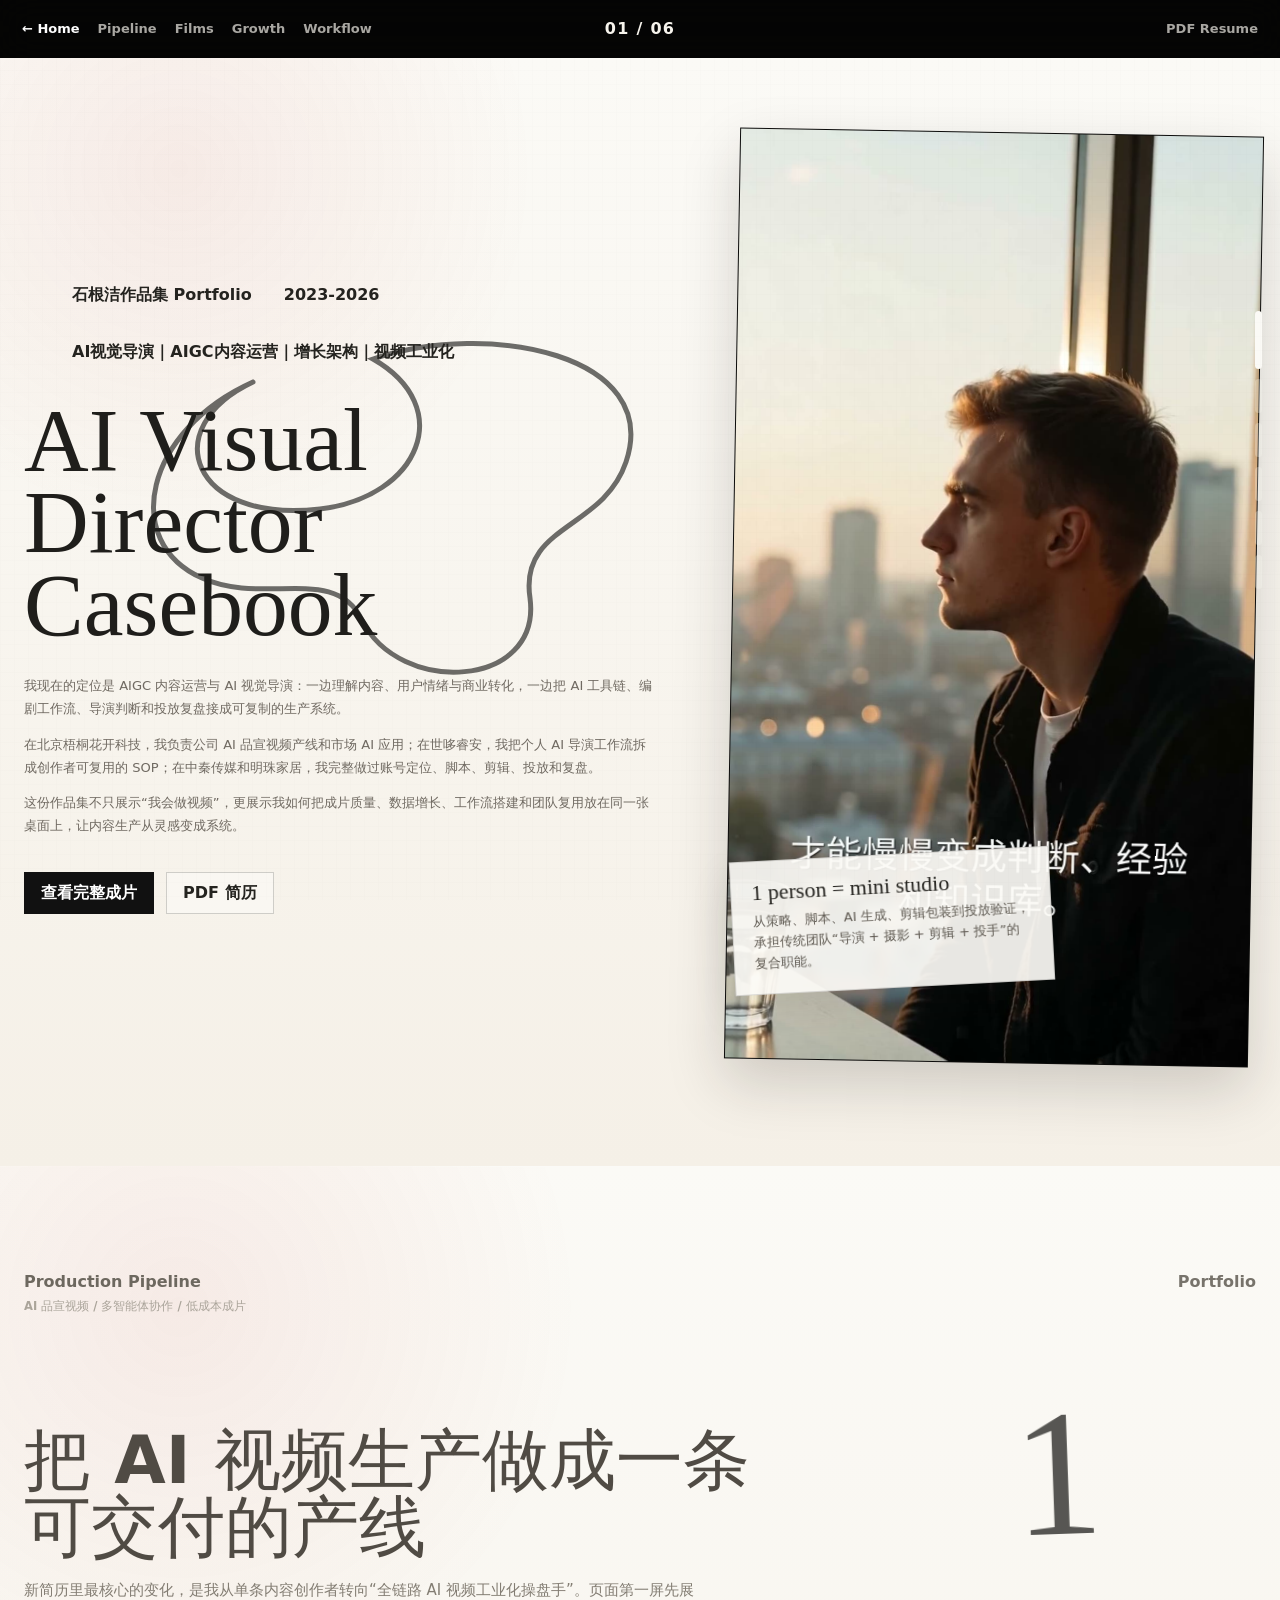
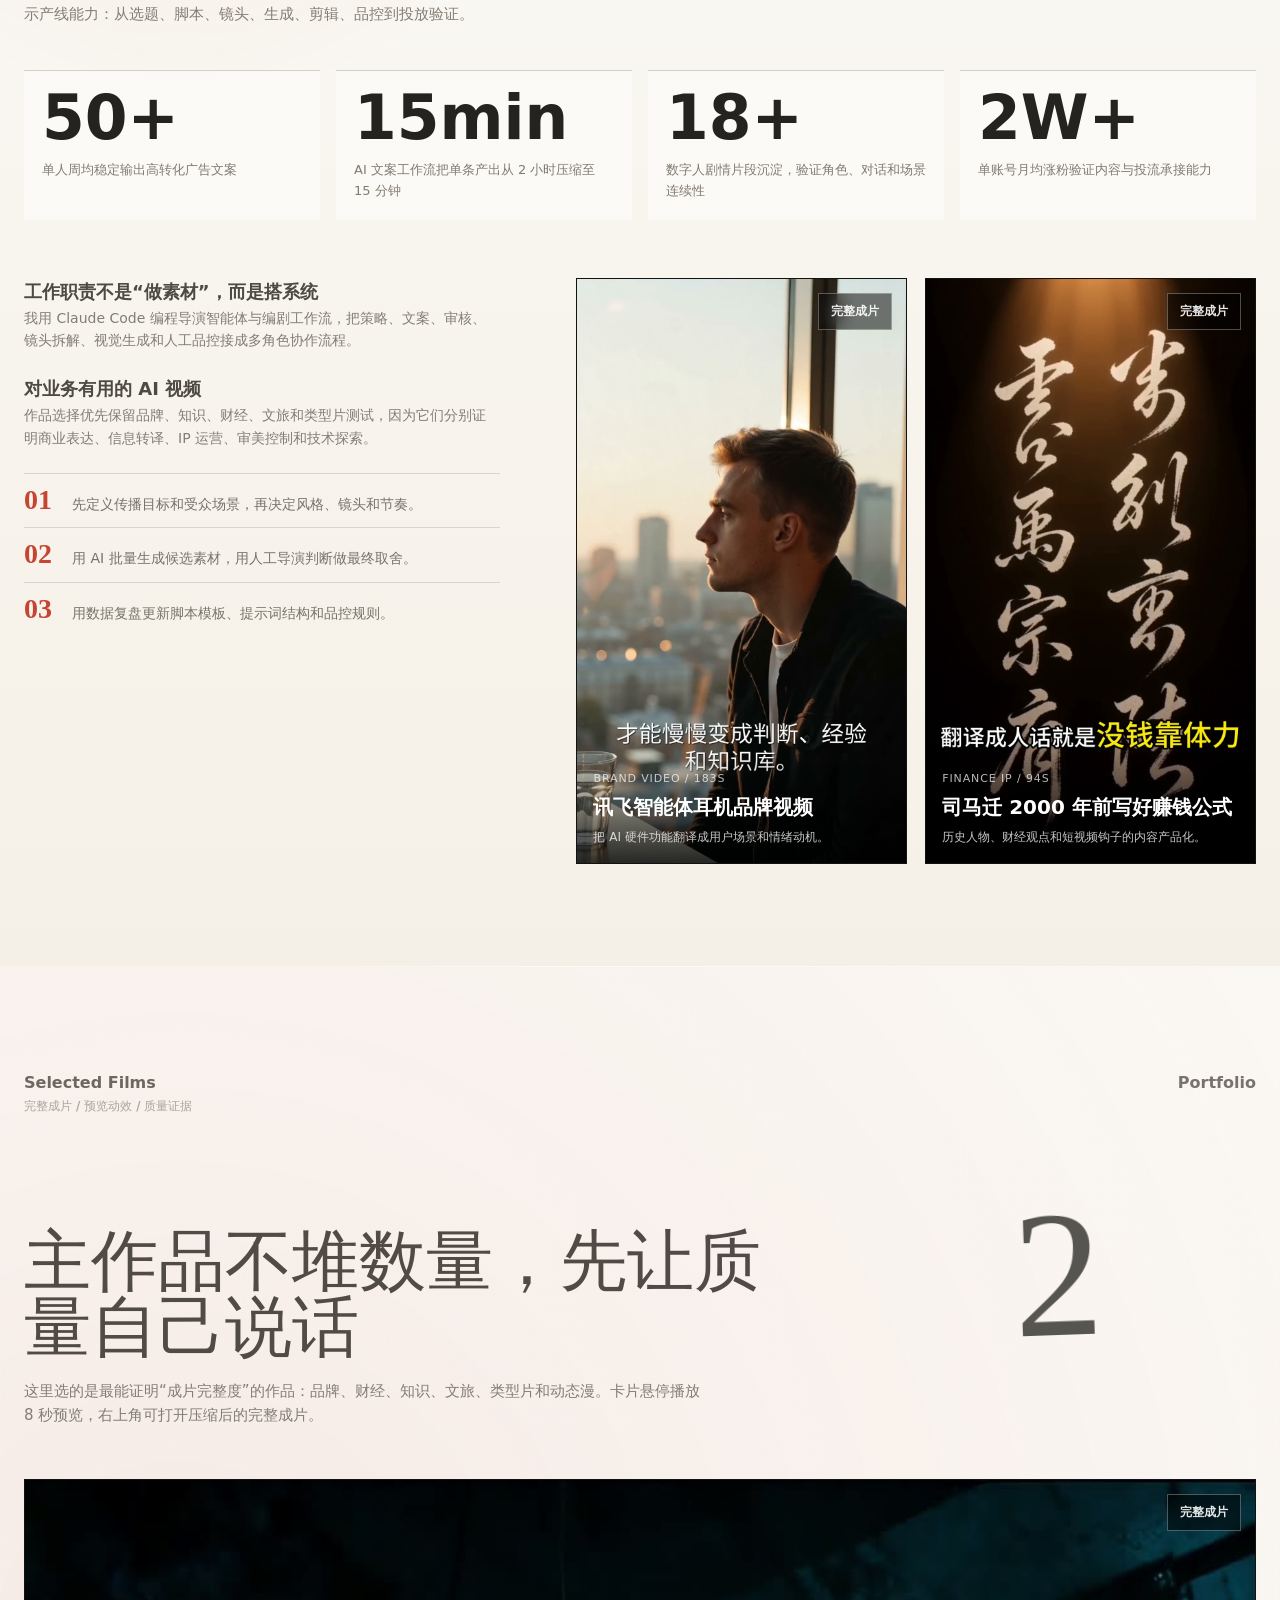
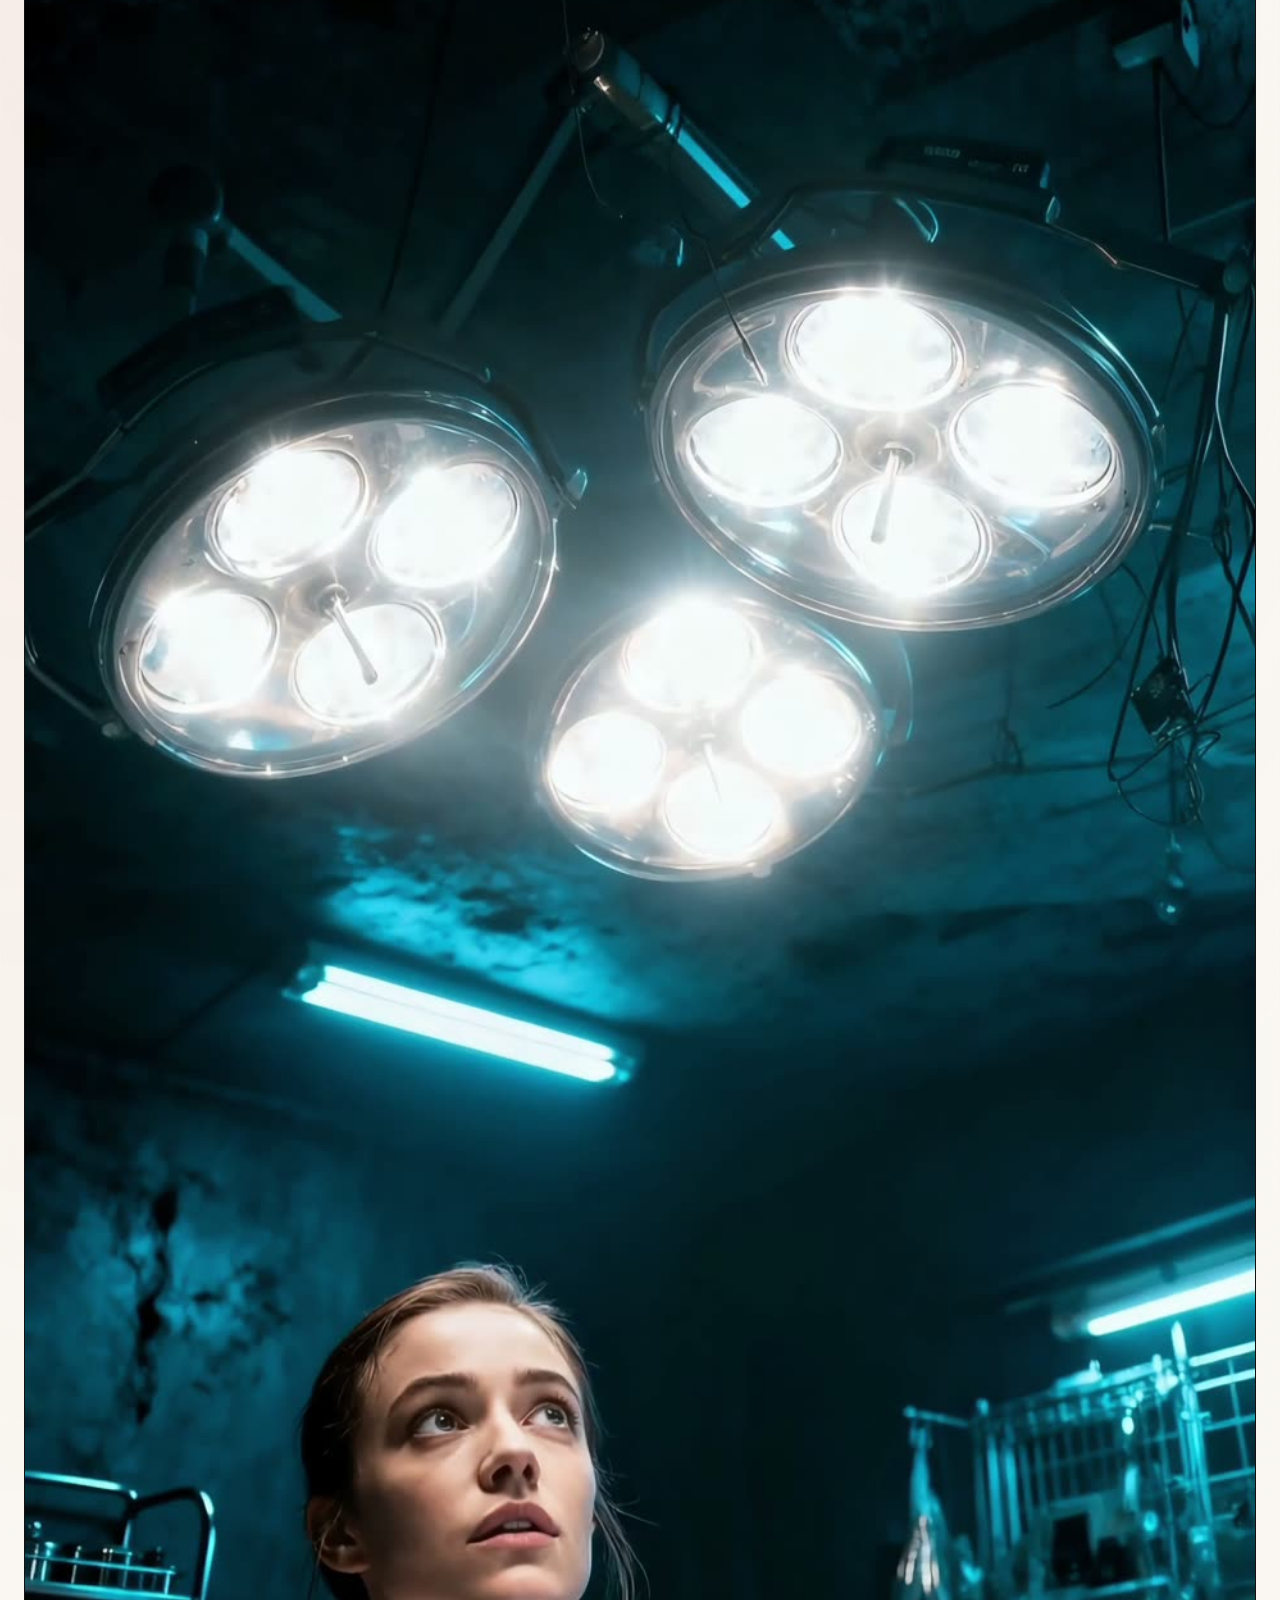
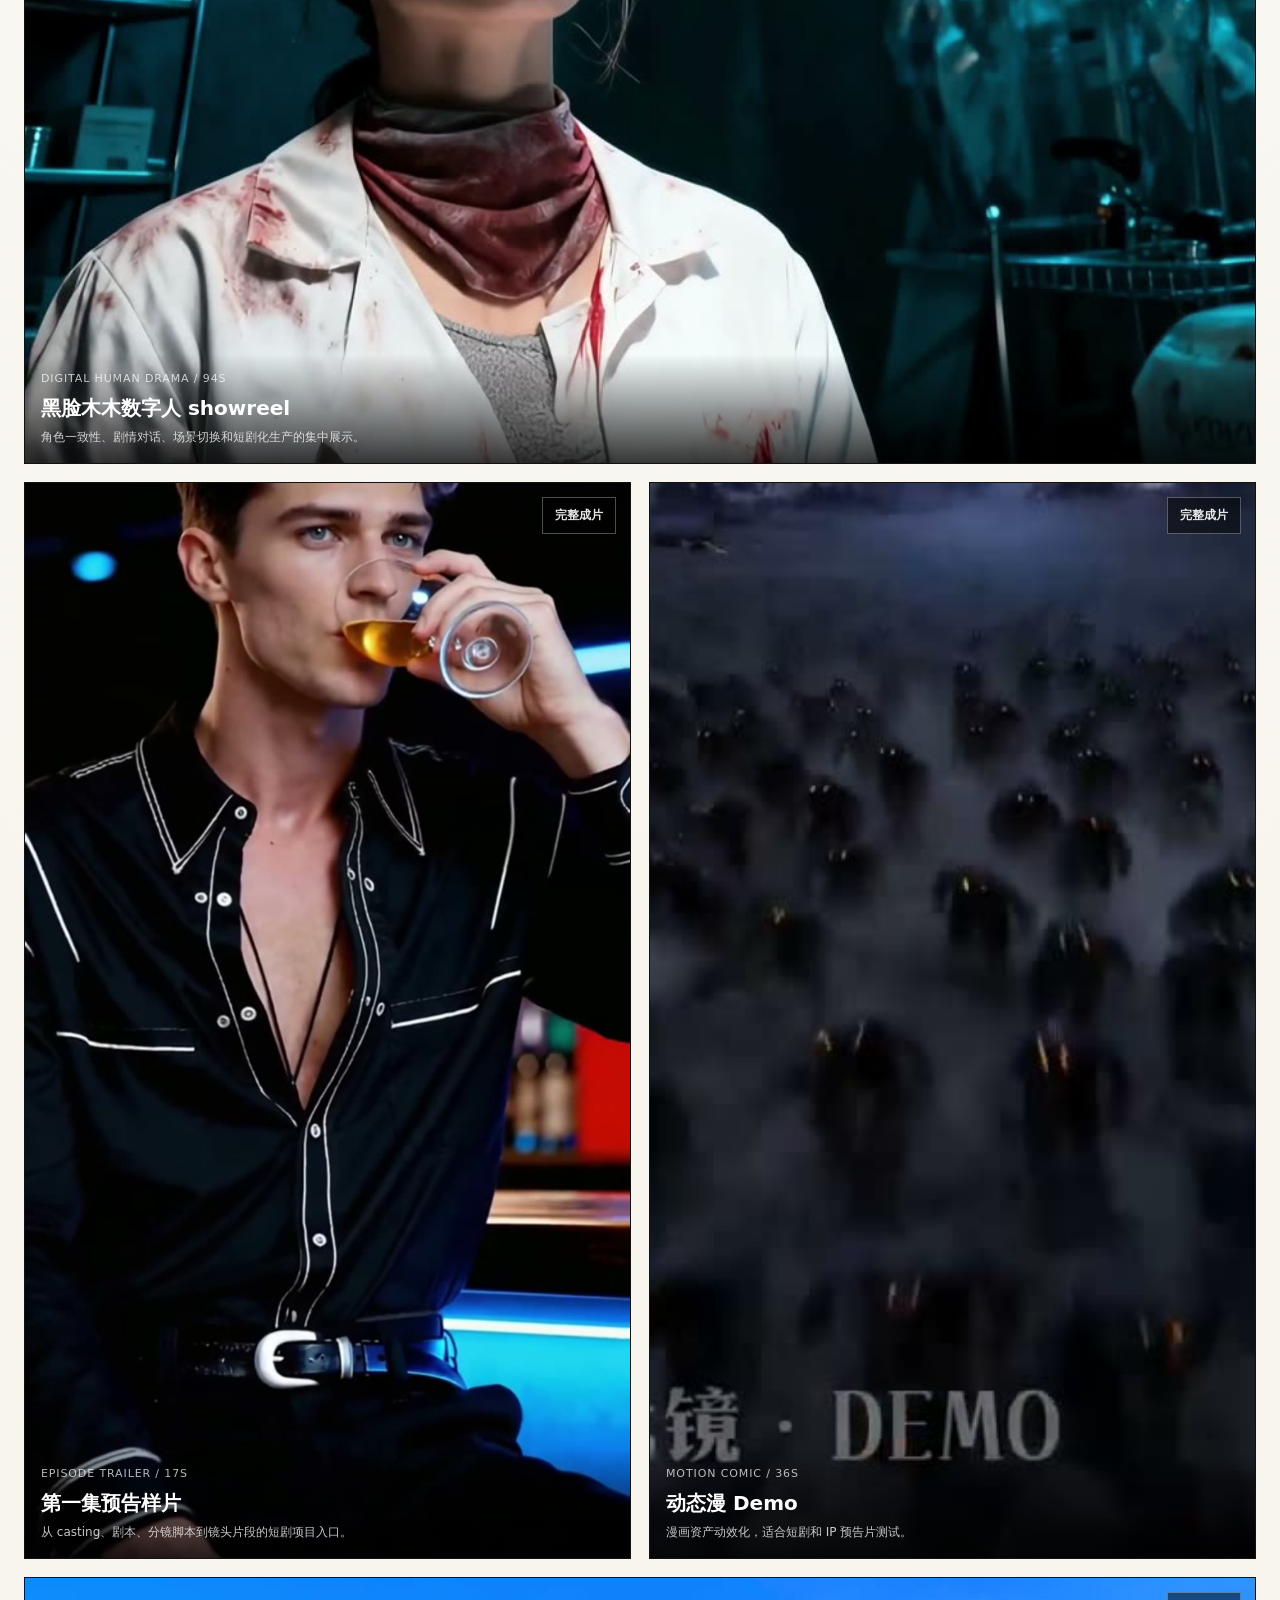
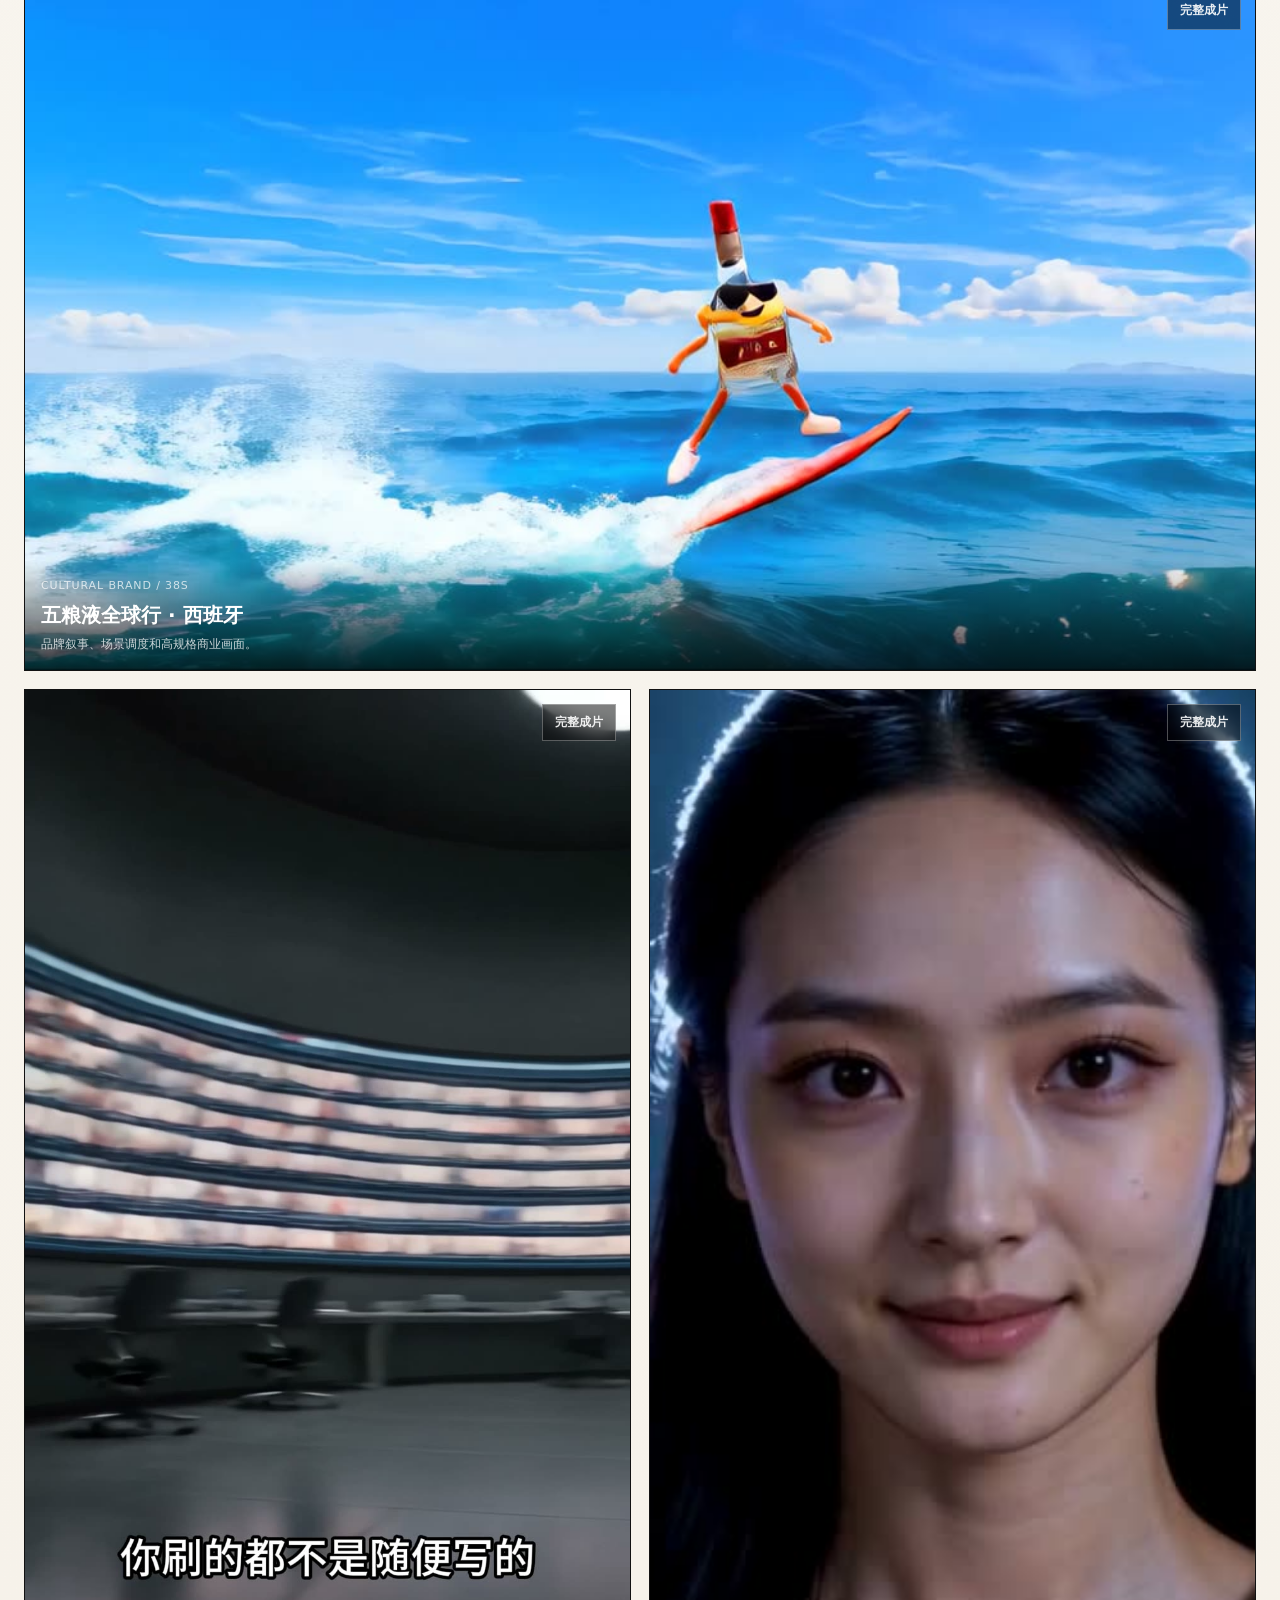
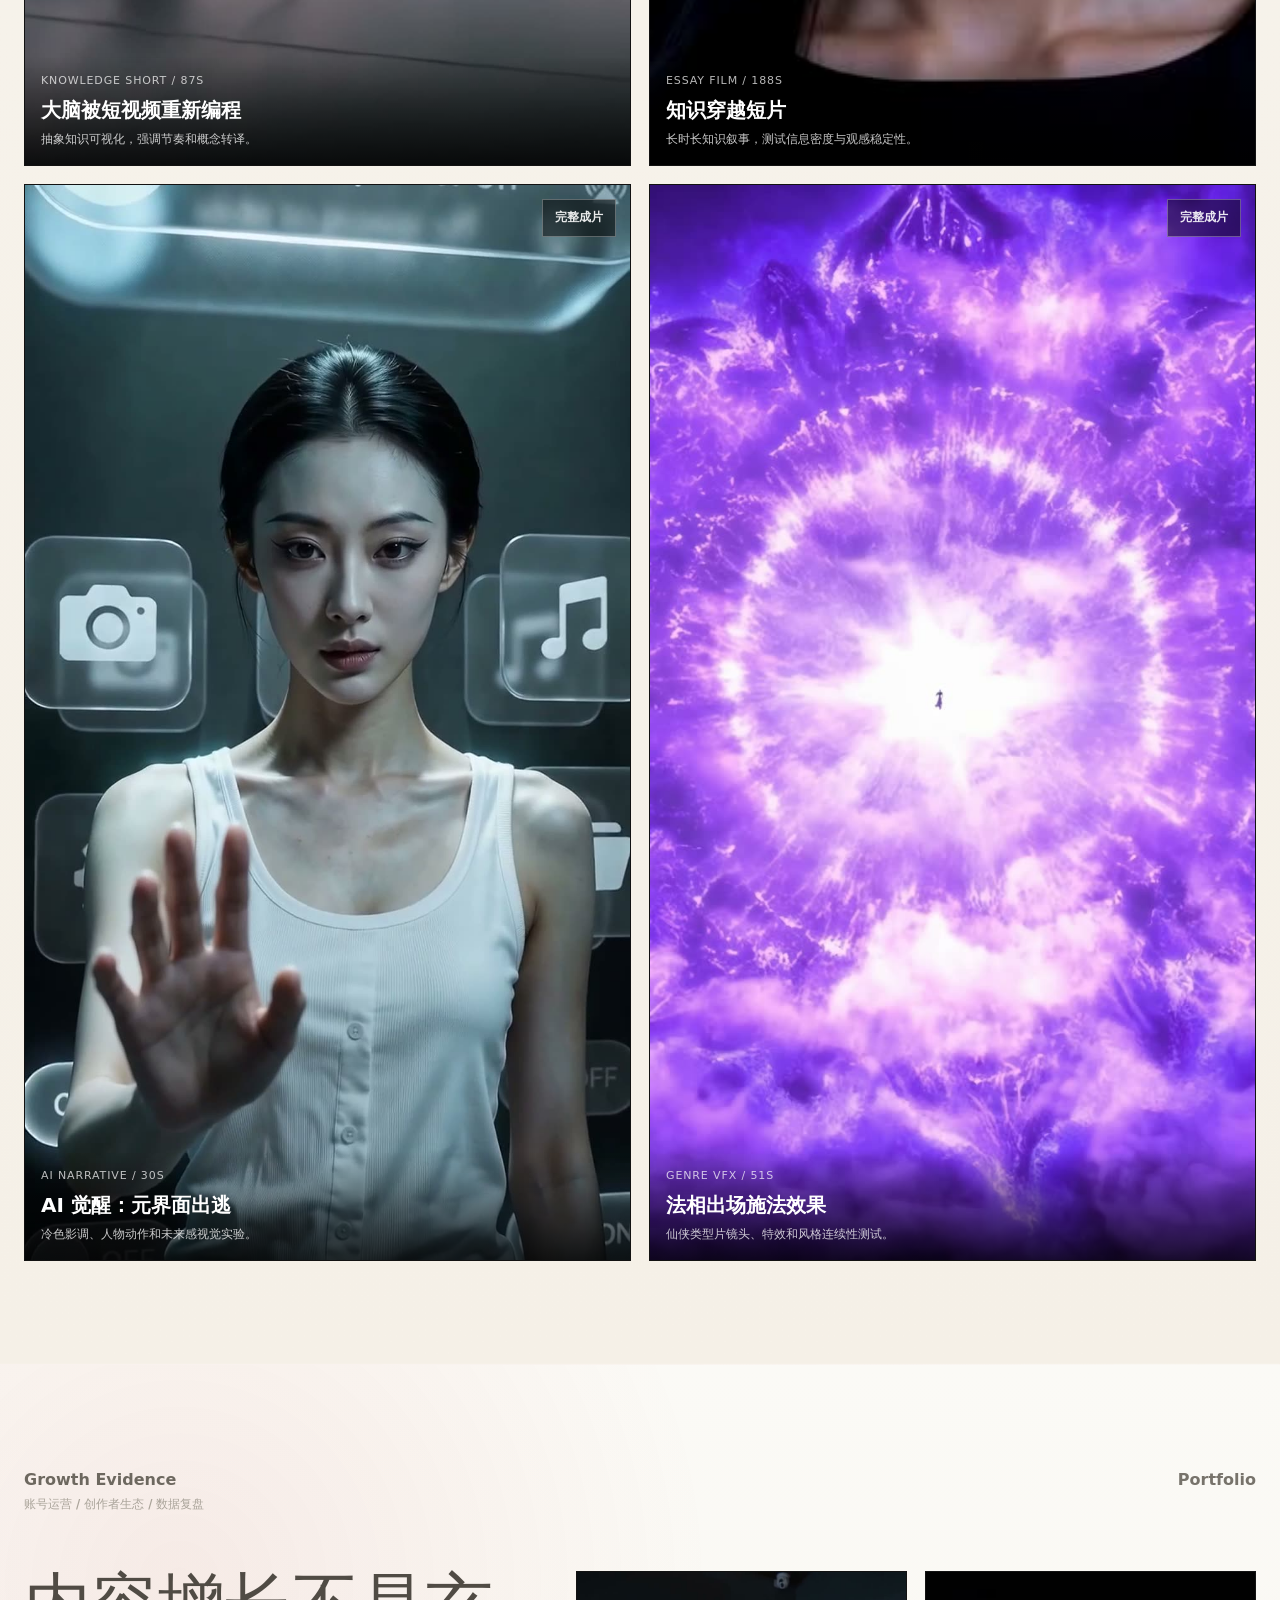
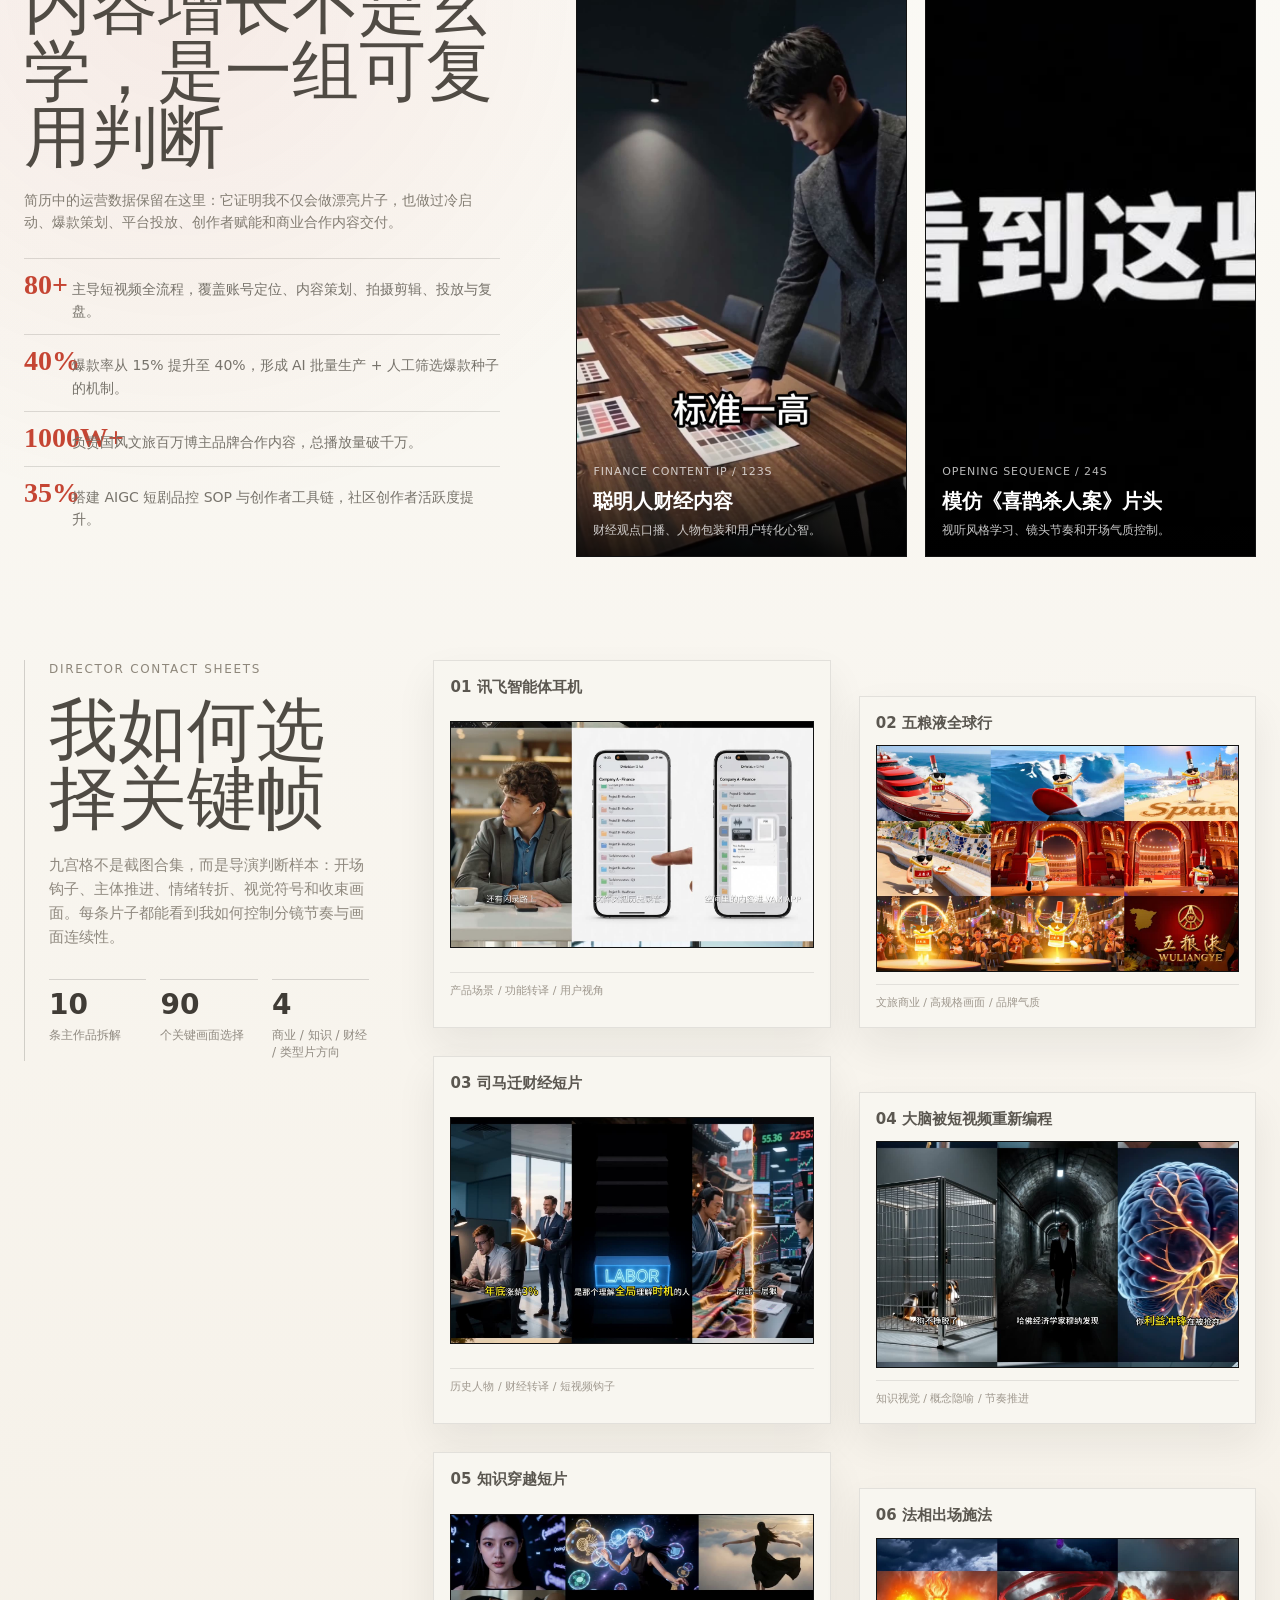
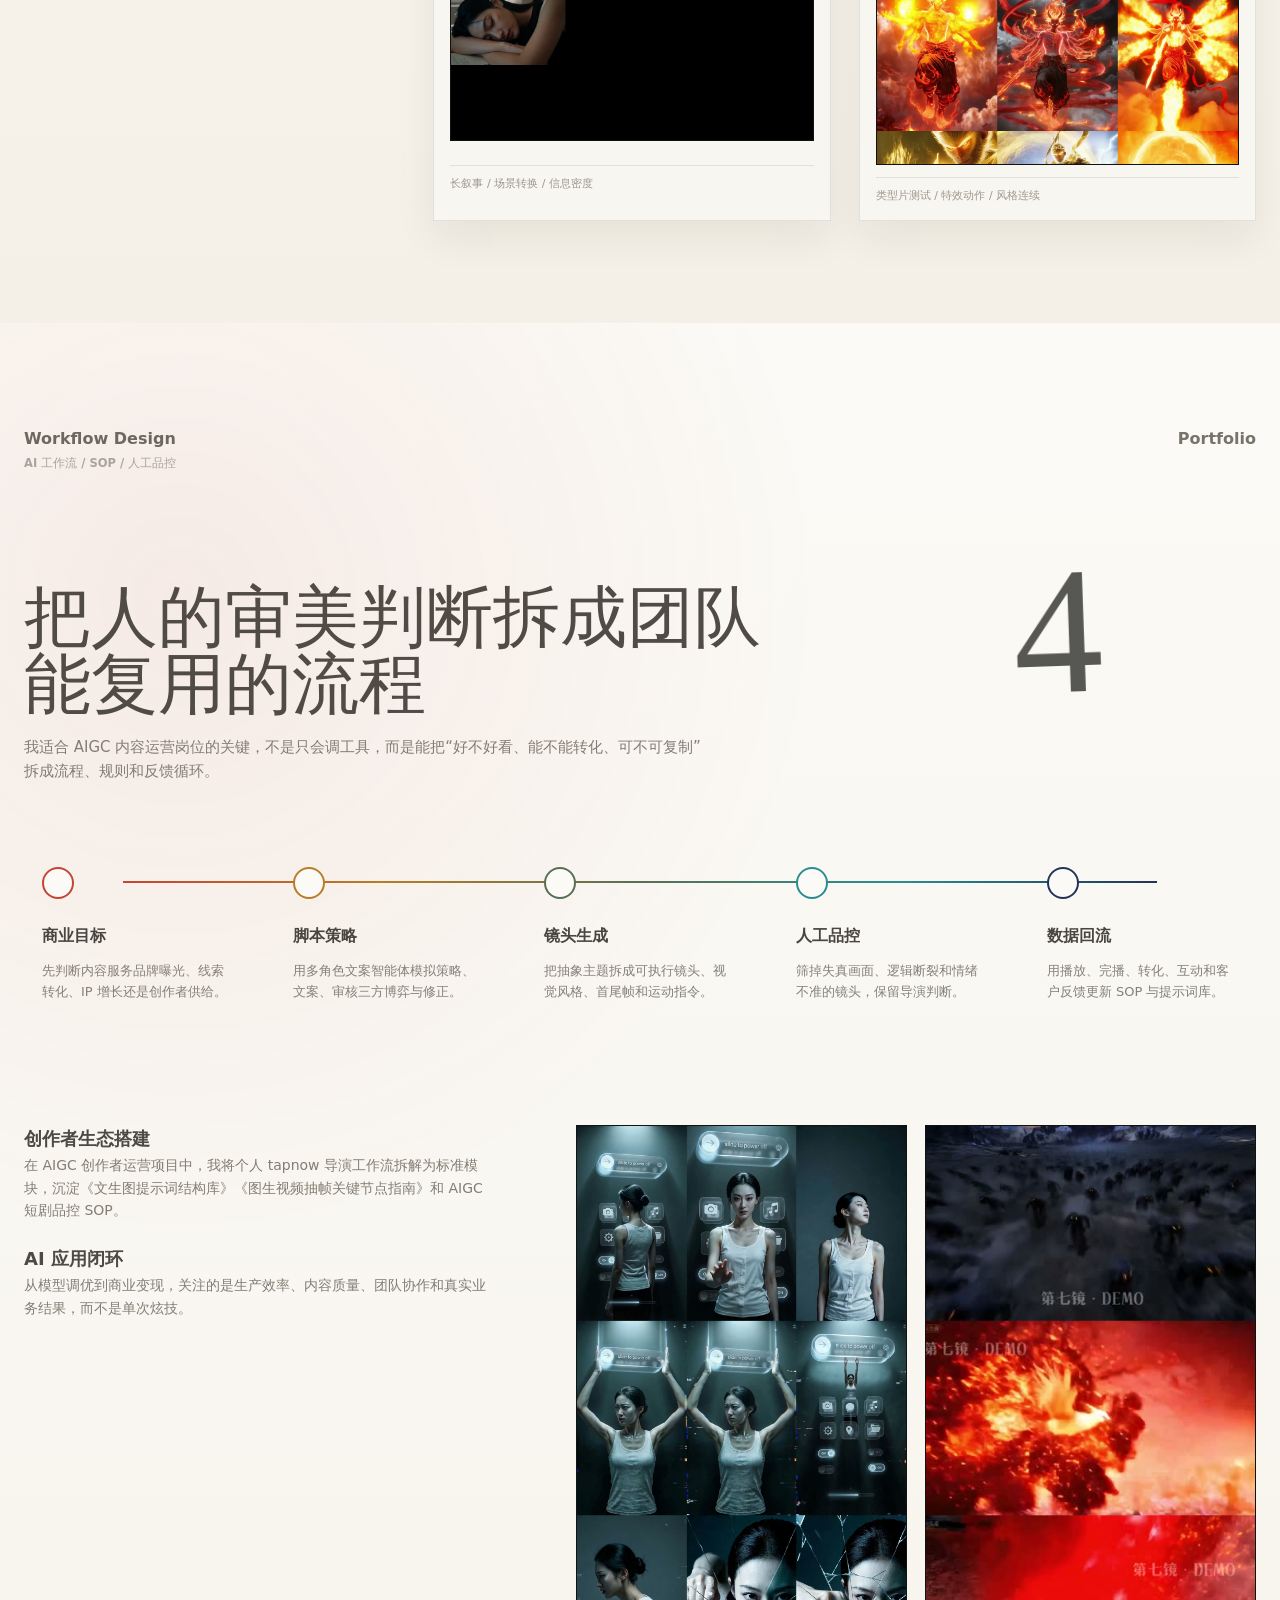
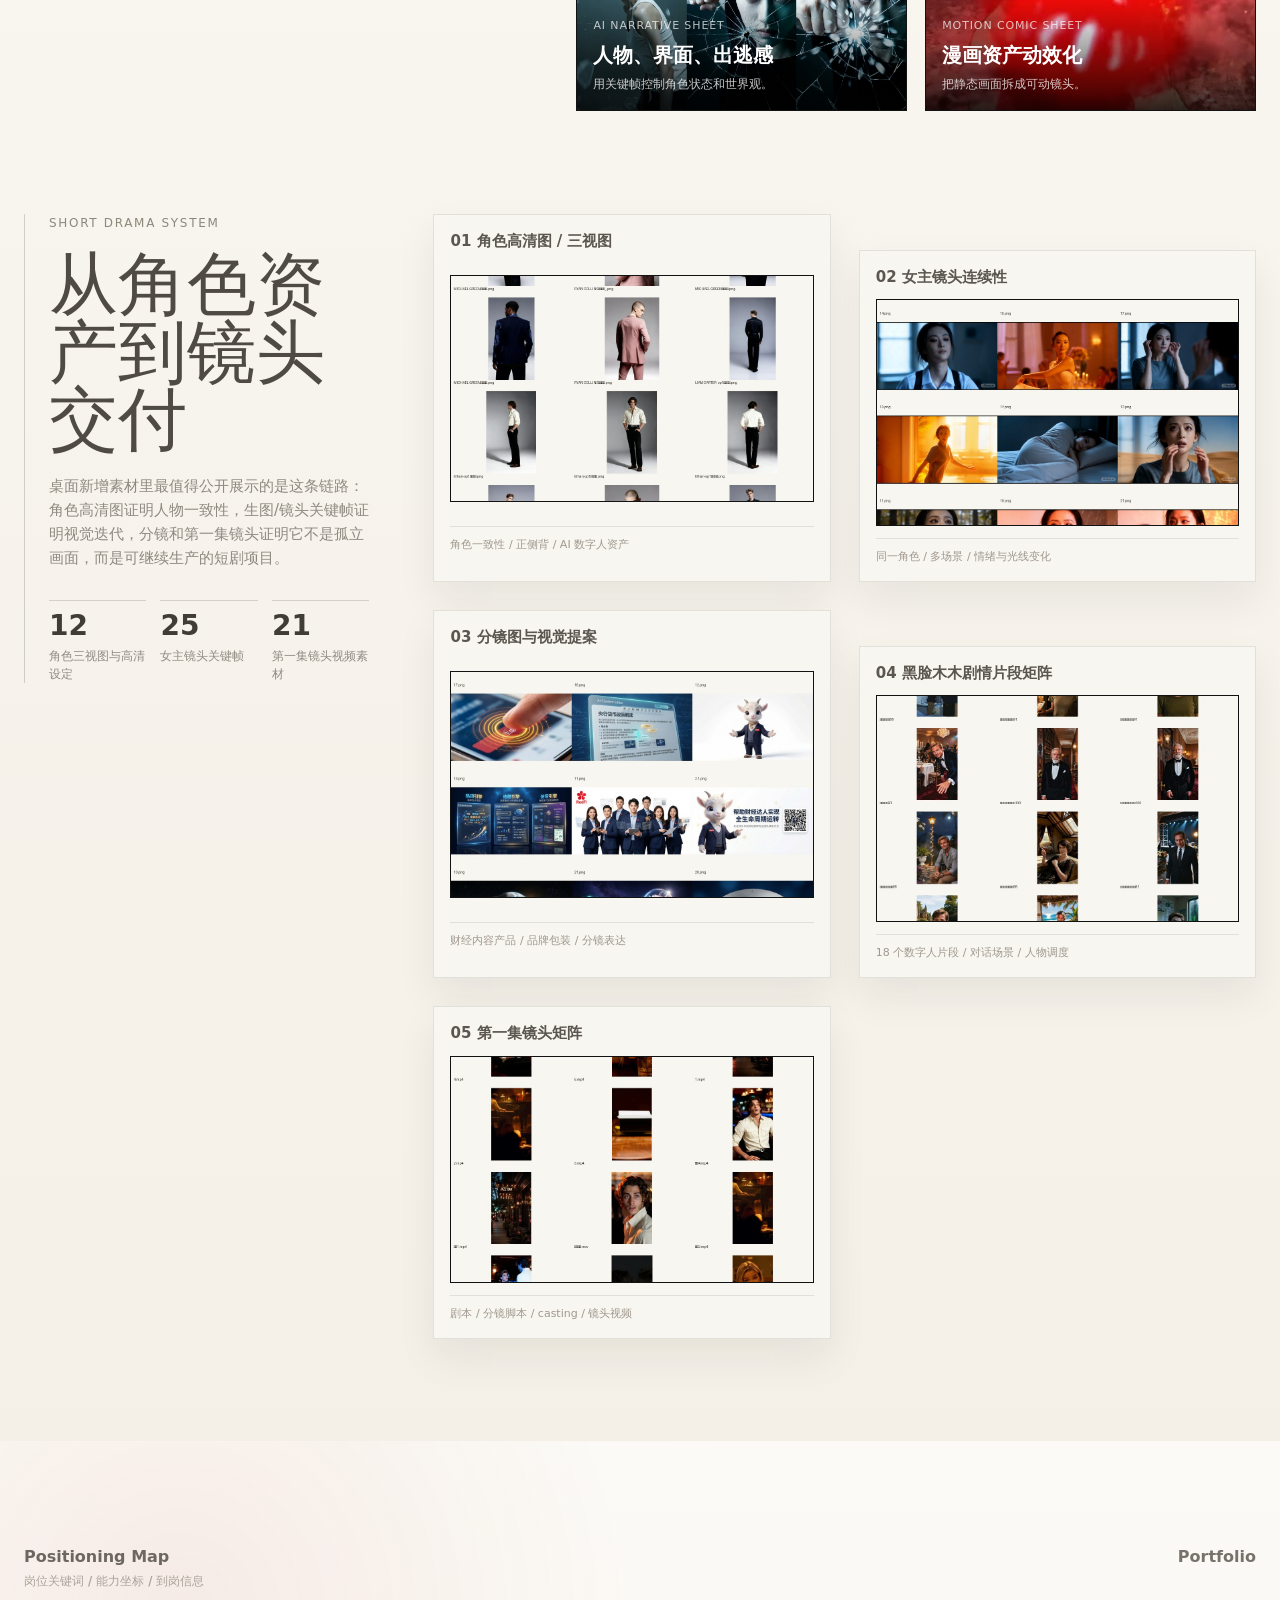
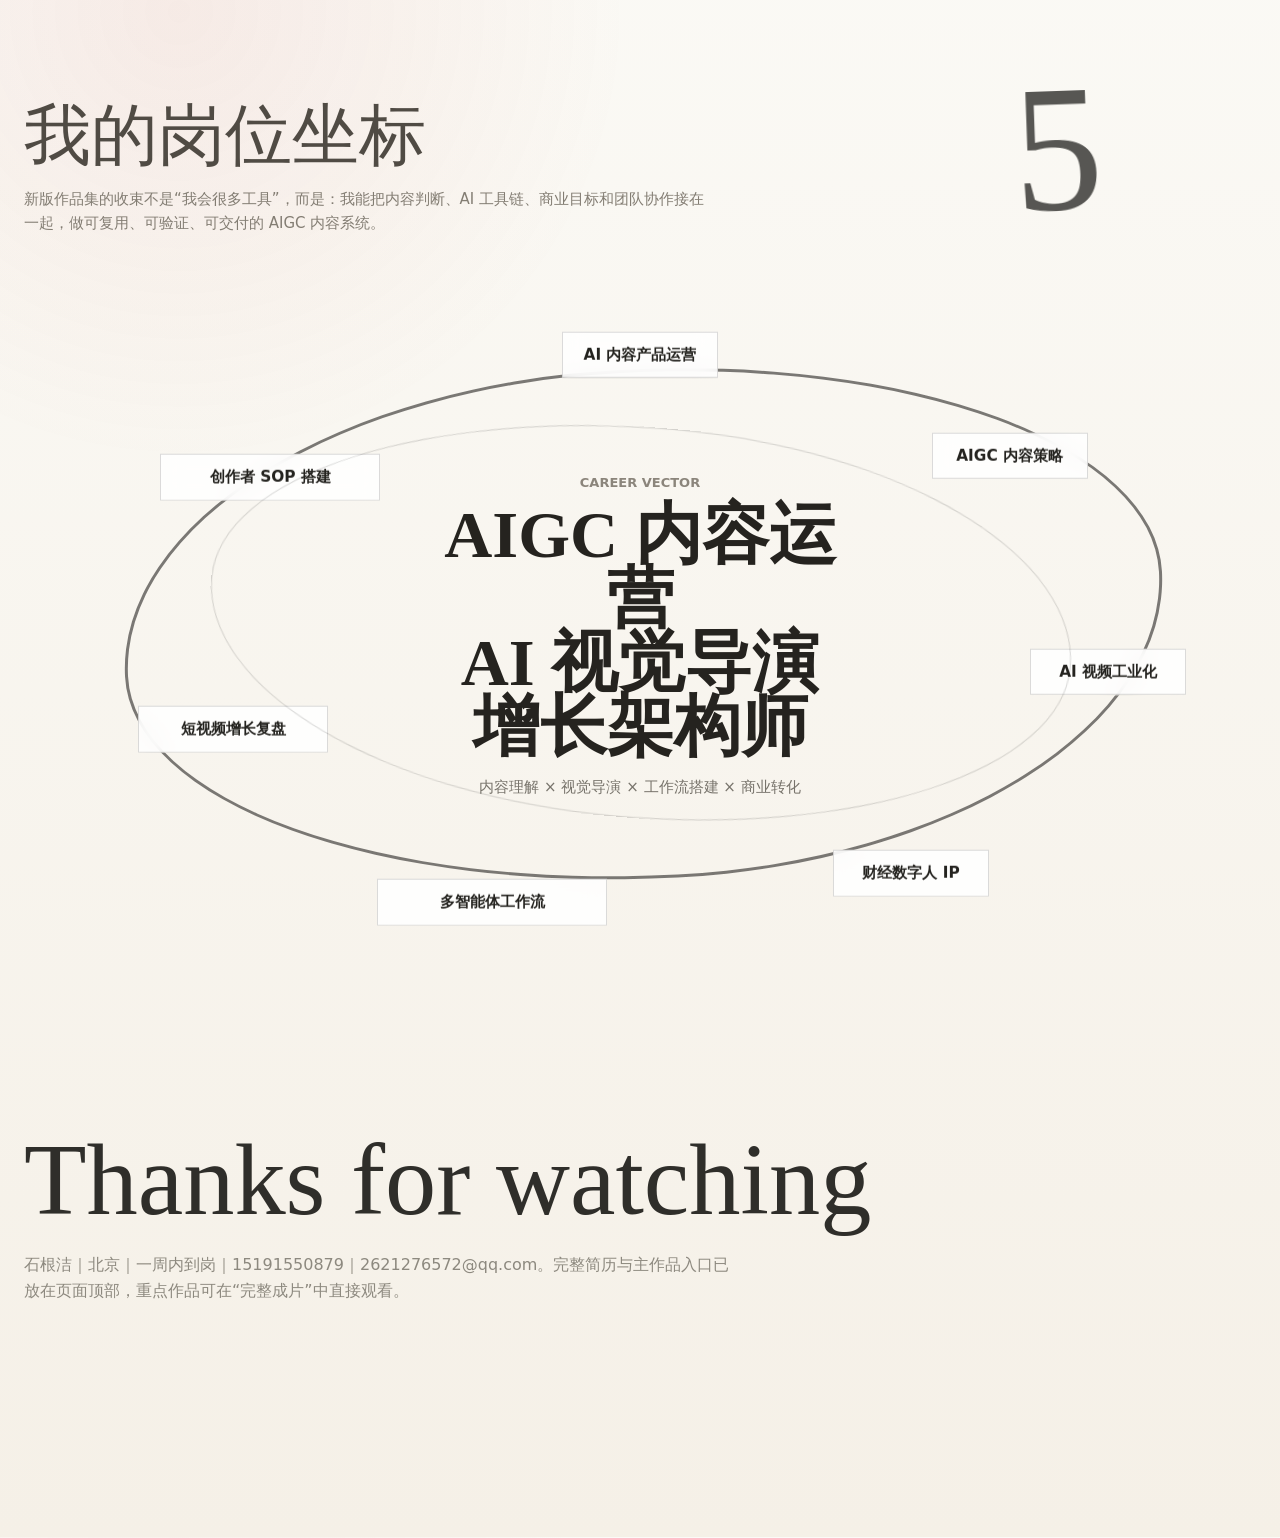
==== ai-director.html @ bc8556e5 "Add separate director and operations portfolios" ====
<!doctype html>
<html lang="zh-CN">
  <head>
    <meta charset="UTF-8" />
    <meta name="viewport" content="width=device-width, initial-scale=1.0" />
    <meta
      name="description"
      content="石根洁作品集：AI 视觉导演、AIGC 内容运营、AI 视频工业化、增长与内容工作流案例。"
    />
    <title>石根洁 | AI Visual Director Casebook</title>
    <style>
      :root {
        --paper: #fbfaf6;
        --paper-deep: #eee8dc;
        --paper-warm: #f5f0e7;
        --ink: #24231f;
        --muted: #827d74;
        --quiet: #aaa49a;
        --line: rgba(36, 35, 31, 0.14);
        --black: #080807;
        --red: #c54533;
        --blue: #23345b;
        --green: #596f54;
        --gold: #b87d27;
        --cyan: #2a8e91;
        --max: 1380px;
        --mx: 0;
        --my: 0;
      }

      * {
        box-sizing: border-box;
      }

      html {
        scroll-behavior: smooth;
      }

      body {
        margin: 0;
        overflow-x: hidden;
        background: var(--black);
        color: var(--ink);
        font-family:
          ui-sans-serif, system-ui, -apple-system, BlinkMacSystemFont, "Segoe UI",
          "PingFang SC", "Microsoft YaHei", sans-serif;
        line-height: 1.6;
      }

      body::before {
        content: "";
        position: fixed;
        inset: 0;
        z-index: 100;
        pointer-events: none;
        opacity: 0.08;
        background-image:
          linear-gradient(rgba(0, 0, 0, 0.08) 1px, transparent 1px),
          linear-gradient(90deg, rgba(0, 0, 0, 0.05) 1px, transparent 1px);
        background-size: 14px 14px;
        mix-blend-mode: multiply;
      }

      a {
        color: inherit;
        text-decoration: none;
      }

      img,
      video {
        display: block;
        max-width: 100%;
      }

      p,
      h1,
      h2,
      h3 {
        margin: 0;
      }

      .scribble {
        font-family: "Bradley Hand", "Marker Felt", "Comic Sans MS", cursive;
        font-weight: 300;
      }

      .sitebar {
        position: sticky;
        top: 0;
        z-index: 60;
        min-height: 58px;
        display: grid;
        grid-template-columns: 1fr auto 1fr;
        align-items: center;
        gap: 20px;
        padding: 0 max(22px, calc((100vw - var(--max)) / 2));
        background: rgba(5, 5, 5, 0.88);
        color: #f7f4ed;
        backdrop-filter: blur(18px);
      }

      .sitebar nav {
        display: flex;
        align-items: center;
        gap: 18px;
      }

      .sitebar .right {
        justify-content: flex-end;
      }

      .sitebar a {
        color: rgba(247, 244, 237, 0.68);
        font-size: 13px;
        font-weight: 720;
        white-space: nowrap;
      }

      .sitebar a:hover,
      .sitebar a.active {
        color: #fff;
      }

      .counter {
        font-size: 16px;
        font-weight: 820;
        letter-spacing: 0.08em;
      }

      .progress {
        position: fixed;
        left: 0;
        top: 58px;
        z-index: 70;
        width: 100%;
        height: 2px;
        background: rgba(255, 255, 255, 0.12);
      }

      .progress span {
        display: block;
        width: 0;
        height: 100%;
        background: #f7f4ed;
      }

      .side-index {
        position: fixed;
        right: 18px;
        top: 50%;
        z-index: 50;
        display: grid;
        gap: 10px;
        transform: translateY(-50%);
      }

      .side-index a {
        width: 7px;
        height: 34px;
        border-radius: 999px;
        background: rgba(251, 250, 246, 0.28);
        transition:
          height 180ms ease,
          background 180ms ease;
      }

      .side-index a.active {
        height: 58px;
        background: #fbfaf6;
      }

      .page {
        position: relative;
        min-height: 100svh;
        overflow: clip;
        padding: clamp(54px, 8vw, 104px) 0;
        border-bottom: 1px solid rgba(255, 255, 255, 0.08);
        background:
          radial-gradient(circle at 14% 10%, rgba(197, 69, 51, 0.08), transparent 24%),
          linear-gradient(180deg, var(--paper), var(--paper-warm));
      }

      .page-inner {
        position: relative;
        width: min(var(--max), calc(100% - 48px));
        margin: 0 auto;
      }

      .page-head {
        position: relative;
        z-index: 3;
        display: flex;
        align-items: flex-start;
        justify-content: space-between;
        gap: 24px;
        color: #6d685f;
        font-size: clamp(16px, 1.25vw, 22px);
        font-weight: 780;
      }

      .page-head small {
        display: block;
        margin-top: 2px;
        color: #aaa49a;
        font-size: 0.72em;
        font-weight: 560;
      }

      .portfolio-mark {
        color: #77736b;
      }

      .page-number {
        position: absolute;
        top: clamp(78px, 9vw, 142px);
        right: clamp(50px, 12vw, 180px);
        z-index: 0;
        color: rgba(24, 23, 21, 0.72);
        font-size: clamp(88px, 14vw, 210px);
        line-height: 1;
        pointer-events: none;
        transform: translate3d(calc(var(--mx) * -10px), calc(var(--my) * 8px), 0) rotate(-2deg);
      }

      .cover {
        padding-top: clamp(44px, 6vw, 74px);
      }

      .cover-grid {
        min-height: calc(100svh - 164px);
        display: grid;
        grid-template-columns: minmax(0, 0.94fr) minmax(360px, 0.78fr);
        gap: clamp(36px, 6vw, 92px);
        align-items: center;
      }

      .cover-copy {
        position: relative;
        min-height: 560px;
        display: grid;
        align-content: center;
      }

      .cover-loop {
        position: absolute;
        inset: 22px auto auto 92px;
        width: min(620px, 74vw);
        height: 420px;
        pointer-events: none;
      }

      .cover-loop path {
        fill: none;
        stroke: rgba(24, 23, 21, 0.62);
        stroke-width: 5;
        stroke-linecap: round;
        stroke-dasharray: 1720;
        stroke-dashoffset: 1720;
        animation: draw 2400ms ease forwards 240ms;
      }

      @keyframes draw {
        to {
          stroke-dashoffset: 0;
        }
      }

      .cover-kicker {
        position: relative;
        z-index: 1;
        display: flex;
        flex-wrap: wrap;
        gap: 32px;
        margin: 0 0 34px 48px;
        color: #24231f;
        font-weight: 860;
      }

      .cover-copy h1 {
        position: relative;
        z-index: 1;
        max-width: 830px;
        color: #1f1e1b;
        font-size: clamp(42px, 7vw, 100px);
        line-height: 0.92;
      }

      .cover-copy h1 span {
        display: block;
      }

      .cover-statement {
        position: relative;
        z-index: 1;
        max-width: 760px;
        margin-top: 28px;
        color: #706a62;
        font-size: clamp(13px, 1.02vw, 16px);
        line-height: 1.78;
      }

      .cover-statement p + p {
        margin-top: 12px;
      }

      .cover-actions {
        position: relative;
        z-index: 1;
        display: flex;
        flex-wrap: wrap;
        gap: 12px;
        margin-top: 34px;
      }

      .button {
        display: inline-flex;
        min-height: 42px;
        align-items: center;
        justify-content: center;
        padding: 0 16px;
        border: 1px solid rgba(36, 35, 31, 0.2);
        background: rgba(251, 250, 246, 0.72);
        color: #24231f;
        font-weight: 780;
        transition:
          transform 180ms ease,
          border-color 180ms ease,
          background 180ms ease;
      }

      .button:hover {
        transform: translateY(-2px);
        border-color: rgba(36, 35, 31, 0.42);
        background: #fff;
      }

      .button.dark {
        background: #111;
        color: #fff;
        border-color: #111;
      }

      .collage {
        position: relative;
        min-height: clamp(420px, 48vw, 680px);
        display: grid;
        align-items: center;
      }

      .hero-film {
        position: relative;
        width: min(640px, 100%);
        aspect-ratio: 9 / 16;
        margin-left: auto;
        overflow: hidden;
        border: 1px solid rgba(36, 35, 31, 0.18);
        background: #060606;
        box-shadow: 0 24px 54px rgba(32, 29, 24, 0.18);
        transform: translate3d(calc(var(--mx) * 12px), calc(var(--my) * 8px), 0) rotate(1deg);
        transition: transform 180ms ease;
      }

      .hero-film video {
        width: 100%;
        height: 100%;
        object-fit: cover;
      }

      .float-note {
        position: absolute;
        left: 0;
        bottom: 8%;
        width: min(320px, 54vw);
        padding: 20px;
        border: 1px solid rgba(36, 35, 31, 0.16);
        background: rgba(251, 250, 246, 0.92);
        color: #5d5850;
        font-size: 13px;
        box-shadow: 0 18px 40px rgba(32, 29, 24, 0.12);
        transform: rotate(-3deg);
      }

      .float-note strong {
        display: block;
        margin-bottom: 8px;
        color: #24231f;
        font-size: 22px;
        line-height: 1;
      }

      .section-title {
        position: relative;
        z-index: 2;
        max-width: 760px;
        margin-top: clamp(52px, 9vw, 112px);
      }

      .section-title h2 {
        color: #504b44;
        font-size: clamp(38px, 5.2vw, 76px);
        line-height: 1;
        font-weight: 560;
      }

      .section-title p {
        max-width: 680px;
        margin-top: 18px;
        color: #837d73;
        font-size: 15px;
      }

      .metrics-strip {
        position: relative;
        z-index: 2;
        display: grid;
        grid-template-columns: repeat(4, minmax(0, 1fr));
        gap: 16px;
        margin-top: 44px;
      }

      .metric {
        min-height: 148px;
        padding: 18px;
        border-top: 1px solid rgba(36, 35, 31, 0.2);
        background: rgba(255, 255, 255, 0.36);
      }

      .metric strong {
        display: block;
        color: #25231f;
        font-size: clamp(34px, 4.8vw, 68px);
        line-height: 0.96;
      }

      .metric span {
        display: block;
        margin-top: 12px;
        color: #817b71;
        font-size: 13px;
      }

      .split {
        position: relative;
        z-index: 2;
        display: grid;
        grid-template-columns: minmax(360px, 0.7fr) minmax(620px, 1fr);
        gap: clamp(36px, 6vw, 92px);
        align-items: start;
        margin-top: 58px;
      }

      .copy-block {
        display: grid;
        gap: 24px;
        color: #837d73;
      }

      .copy-block h3 {
        color: #4d4943;
        font-size: 18px;
      }

      .copy-block p {
        font-size: 14px;
      }

      .proof-list {
        display: grid;
        gap: 12px;
        color: #77736b;
        font-size: 14px;
      }

      .proof-list div {
        display: grid;
        grid-template-columns: 36px 1fr;
        gap: 12px;
        align-items: baseline;
        border-top: 1px solid var(--line);
        padding-top: 12px;
      }

      .proof-list strong {
        color: var(--red);
        font-family: "Bradley Hand", "Marker Felt", "Comic Sans MS", cursive;
        font-size: 28px;
        line-height: 1;
      }

      .case-grid {
        display: grid;
        grid-template-columns: repeat(2, minmax(0, 1fr));
        gap: 18px;
      }

      .case-card {
        position: relative;
        overflow: hidden;
        min-height: 320px;
        border: 1px solid rgba(36, 35, 31, 0.1);
        background: #111;
        color: #fff;
        transition:
          transform 180ms ease,
          box-shadow 180ms ease;
      }

      .case-card:hover {
        transform: translateY(-2px);
        box-shadow: 0 18px 34px rgba(34, 30, 24, 0.16);
      }

      .case-card.tall {
        min-height: 560px;
      }

      .case-card.wide {
        grid-column: span 2;
        min-height: 420px;
      }

      .case-card img,
      .case-card video {
        width: 100%;
        height: 100%;
        min-height: inherit;
        object-fit: cover;
      }

      .case-card video {
        position: absolute;
        inset: 0;
        z-index: 1;
        opacity: 0;
        transition: opacity 180ms ease;
      }

      .case-card:hover video,
      .case-card.is-playing video {
        opacity: 1;
      }

      .case-caption {
        position: absolute;
        left: 0;
        right: 0;
        bottom: 0;
        z-index: 2;
        display: grid;
        gap: 8px;
        padding: 16px;
        background: linear-gradient(180deg, transparent, rgba(0, 0, 0, 0.78));
      }

      .case-caption small {
        color: rgba(255, 255, 255, 0.72);
        font-size: 11px;
        letter-spacing: 0.08em;
        text-transform: uppercase;
      }

      .case-caption strong {
        font-size: 20px;
        line-height: 1.22;
      }

      .case-caption span {
        color: rgba(255, 255, 255, 0.78);
        font-size: 12px;
      }

      .full-link {
        position: absolute;
        top: 14px;
        right: 14px;
        z-index: 3;
        padding: 8px 12px;
        border: 1px solid rgba(255, 255, 255, 0.3);
        background: rgba(0, 0, 0, 0.5);
        color: rgba(255, 255, 255, 0.9);
        font-size: 12px;
        font-weight: 760;
        backdrop-filter: blur(10px);
      }

      .sheet-showcase {
        position: relative;
        z-index: 2;
        display: grid;
        grid-template-columns: minmax(300px, 0.42fr) minmax(680px, 1fr);
        gap: clamp(34px, 5vw, 78px);
        align-items: start;
        margin-top: clamp(58px, 8vw, 112px);
      }

      .sticky-note {
        position: sticky;
        top: 92px;
        padding-left: 24px;
        border-left: 1px solid rgba(36, 35, 31, 0.18);
      }

      .sticky-note .kicker {
        color: #8e877b;
        font-size: 12px;
        letter-spacing: 0.14em;
        text-transform: uppercase;
      }

      .sticky-note h2 {
        margin-top: 18px;
        color: #4f4b44;
        font-size: clamp(38px, 5.4vw, 76px);
        font-weight: 520;
        line-height: 0.98;
      }

      .sticky-note p {
        margin-top: 20px;
        color: #8f897f;
        font-size: 15px;
      }

      .director-metrics {
        display: grid;
        grid-template-columns: repeat(3, minmax(0, 1fr));
        gap: 14px;
        margin-top: 30px;
      }

      .director-metric {
        border-top: 1px solid rgba(36, 35, 31, 0.16);
        padding-top: 11px;
      }

      .director-metric strong {
        display: block;
        color: #403c36;
        font-size: 28px;
        line-height: 1;
      }

      .director-metric span {
        display: block;
        margin-top: 8px;
        color: #918b82;
        font-size: 12px;
        line-height: 1.45;
      }

      .sheet-grid {
        display: grid;
        grid-template-columns: repeat(2, minmax(0, 1fr));
        gap: 28px;
      }

      .sheet-card {
        display: grid;
        gap: 12px;
        overflow: hidden;
        padding: 16px;
        border: 1px solid rgba(36, 35, 31, 0.1);
        background: #f8f6f0;
        color: #5d5850;
        box-shadow: 0 18px 38px rgba(34, 30, 24, 0.07);
      }

      .sheet-card::before {
        content: attr(data-no) "  " attr(data-title);
        color: #5b5750;
        font-size: 15px;
        font-weight: 620;
        line-height: 1.35;
      }

      .sheet-card::after {
        content: attr(data-meta);
        border-top: 1px solid rgba(36, 35, 31, 0.1);
        padding-top: 10px;
        color: #9f988e;
        font-size: 11px;
        line-height: 1.45;
      }

      .sheet-card img {
        width: 100%;
        aspect-ratio: 16 / 10;
        object-fit: cover;
        border: 1px solid rgba(36, 35, 31, 0.1);
        background: #111;
      }

      .sheet-card:nth-child(2n) {
        margin-top: 36px;
      }

      .map-line {
        position: relative;
        display: grid;
        grid-template-columns: repeat(5, minmax(0, 1fr));
        gap: 24px;
        margin-top: 54px;
      }

      .map-line::before {
        content: "";
        position: absolute;
        left: 8%;
        right: 8%;
        top: 44px;
        height: 2px;
        background: linear-gradient(90deg, var(--red), var(--gold), var(--green), var(--cyan), var(--blue));
      }

      .map-node {
        position: relative;
        min-height: 230px;
        padding: 86px 18px 18px;
      }

      .map-node::before {
        content: "";
        position: absolute;
        top: 30px;
        left: 18px;
        width: 28px;
        height: 28px;
        border: 2px solid currentColor;
        border-radius: 50%;
        background: var(--paper);
      }

      .map-node:nth-child(1) {
        color: var(--red);
      }

      .map-node:nth-child(2) {
        color: var(--gold);
      }

      .map-node:nth-child(3) {
        color: var(--green);
      }

      .map-node:nth-child(4) {
        color: var(--cyan);
      }

      .map-node:nth-child(5) {
        color: var(--blue);
      }

      .map-node h3 {
        color: #494640;
        font-size: 16px;
      }

      .map-node p {
        margin-top: 12px;
        color: #858078;
        font-size: 13px;
      }

      .orbit {
        position: relative;
        z-index: 2;
        min-height: clamp(540px, 58vw, 720px);
        margin-top: 48px;
      }

      .orbit::before,
      .orbit::after {
        content: "";
        position: absolute;
        pointer-events: none;
      }

      .orbit::before {
        left: 8%;
        top: 12%;
        width: 84%;
        height: 70%;
        border: 3px solid rgba(24, 23, 21, 0.56);
        border-radius: 49% 51% 48% 52% / 55% 45% 55% 45%;
        transform: rotate(-3deg);
      }

      .orbit::after {
        left: 15%;
        top: 20%;
        width: 70%;
        height: 54%;
        border: 1px solid rgba(24, 23, 21, 0.16);
        border-radius: 52% 48% 51% 49% / 48% 52% 48% 52%;
        transform: rotate(5deg);
      }

      .orbit-core {
        position: absolute;
        left: 50%;
        top: 49%;
        width: min(460px, 70vw);
        padding: 30px 34px;
        color: #25231f;
        text-align: center;
        transform: translate(-50%, -50%);
      }

      .orbit-core span {
        display: block;
        color: #8b857b;
        font-size: 13px;
        font-weight: 760;
      }

      .orbit-core strong {
        display: block;
        margin-top: 10px;
        font-size: clamp(34px, 5.2vw, 74px);
        line-height: 0.96;
        font-weight: 900;
      }

      .orbit-core p {
        margin-top: 16px;
        color: #77736b;
        font-size: 15px;
      }

      .orbit-keywords {
        position: absolute;
        inset: 0;
        margin: 0;
        padding: 0;
        list-style: none;
      }

      .orbit-keywords li {
        position: absolute;
        min-width: 156px;
        padding: 10px 16px;
        border: 1px solid rgba(36, 35, 31, 0.16);
        background: rgba(255, 255, 255, 0.86);
        color: #24231f;
        font-size: clamp(14px, 1.2vw, 18px);
        font-weight: 820;
        text-align: center;
        backdrop-filter: blur(10px);
        transform: translate(-50%, -50%);
      }

      .orbit-keywords li:nth-child(1) { left: 50%; top: 10%; }
      .orbit-keywords li:nth-child(2) { left: 80%; top: 24%; }
      .orbit-keywords li:nth-child(3) { left: 88%; top: 54%; }
      .orbit-keywords li:nth-child(4) { left: 72%; top: 82%; }
      .orbit-keywords li:nth-child(5) { left: 38%; top: 86%; min-width: 230px; }
      .orbit-keywords li:nth-child(6) { left: 17%; top: 62%; min-width: 190px; }
      .orbit-keywords li:nth-child(7) { left: 20%; top: 27%; min-width: 220px; }

      .end-note {
        min-height: 48svh;
        display: grid;
        align-content: center;
        color: #8d897f;
      }

      .end-note h2 {
        color: #2f2e2a;
        font-size: clamp(42px, 8vw, 112px);
        line-height: 0.9;
      }

      .end-note p {
        max-width: 720px;
        margin-top: 26px;
        font-size: 16px;
      }

      .reveal {
        opacity: 0;
        transform: translateY(34px);
        transition:
          opacity 700ms ease,
          transform 700ms ease;
      }

      .reveal.in {
        opacity: 1;
        transform: translateY(0);
      }

      @media (max-width: 1020px) {
        .sitebar {
          grid-template-columns: 1fr auto;
        }

        .sitebar .right {
          display: none;
        }

        .cover-grid,
        .split,
        .sheet-showcase {
          grid-template-columns: 1fr;
        }

        .collage {
          min-height: auto;
        }

        .hero-film {
          width: min(430px, 100%);
          margin: 0 auto;
        }

        .metrics-strip {
          grid-template-columns: repeat(2, minmax(0, 1fr));
        }

        .map-line {
          grid-template-columns: 1fr;
        }

        .map-line::before {
          left: 31px;
          right: auto;
          top: 30px;
          bottom: 30px;
          width: 2px;
          height: auto;
        }

        .map-node {
          min-height: 0;
          padding: 18px 18px 18px 78px;
        }

        .map-node::before {
          top: 18px;
        }
      }

      @media (max-width: 720px) {
        .sitebar {
          min-height: 54px;
          padding: 0 16px;
        }

        .counter {
          position: absolute;
          left: 50%;
          transform: translateX(-50%);
          font-size: 13px;
        }

        .sitebar .left a:not(:first-child) {
          display: none;
        }

        .progress {
          top: 54px;
        }

        .side-index {
          display: none;
        }

        .page {
          padding: 44px 0;
        }

        .page-inner {
          width: min(100% - 28px, var(--max));
        }

        .cover-copy {
          min-height: 500px;
        }

        .cover-loop {
          left: 12px;
          width: 94vw;
        }

        .cover-kicker {
          display: grid;
          grid-template-columns: 1fr 1fr;
          margin-left: 8px;
          gap: 10px 18px;
          font-size: 13px;
        }

        .cover-kicker span:first-child {
          grid-column: 1 / -1;
        }

        .cover-copy h1 {
          width: min(340px, 100%);
          font-size: 42px;
        }

        .cover-statement {
          width: min(340px, 100%);
          font-size: 13px;
          line-height: 1.7;
        }

        .cover-actions {
          display: grid;
          grid-template-columns: 1fr;
        }

        .button {
          width: 100%;
        }

        .float-note {
          position: relative;
          width: 100%;
          margin-top: 16px;
          transform: none;
        }

        .metrics-strip,
        .case-grid,
        .sheet-grid {
          grid-template-columns: 1fr;
        }

        .case-card.wide {
          grid-column: span 1;
        }

        .case-card,
        .case-card.wide,
        .case-card.tall {
          min-height: 360px;
        }

        .sticky-note {
          position: relative;
          top: auto;
          padding-left: 18px;
        }

        .sheet-card {
          margin-top: 0 !important;
        }

        .orbit {
          min-height: 760px;
          margin-top: 34px;
        }

        .orbit::before {
          left: 0;
          top: 10%;
          width: 100%;
          height: 58%;
        }

        .orbit::after {
          display: none;
        }

        .orbit-core {
          top: 37%;
          width: min(300px, 84vw);
          padding: 18px 10px;
        }

        .orbit-keywords li {
          min-width: 0 !important;
          width: min(260px, 78vw);
          font-size: 14px;
        }

        .orbit-keywords li:nth-child(1) { left: 50%; top: 4%; }
        .orbit-keywords li:nth-child(2) { left: 84%; top: 20%; }
        .orbit-keywords li:nth-child(3) { left: 82%; top: 50%; }
        .orbit-keywords li:nth-child(4) { left: 64%; top: 68%; }
        .orbit-keywords li:nth-child(5) { left: 50%; top: 86%; }
        .orbit-keywords li:nth-child(6) { left: 18%; top: 54%; }
        .orbit-keywords li:nth-child(7) { left: 22%; top: 20%; }
      }
    </style>
  </head>
  <body>
    <header class="sitebar">
      <nav class="left" aria-label="主导航">
        <a href="#cover">← Home</a>
        <a href="#pipeline">Pipeline</a>
        <a href="#films">Films</a>
        <a href="#growth">Growth</a>
        <a href="#workflow">Workflow</a>
      </nav>
      <div class="counter"><span id="currentPage">01</span> / 06</div>
      <nav class="right" aria-label="资源">
        <a href="portfolio/new/shigenjie-resume.pdf">PDF Resume</a>
      </nav>
    </header>
    <div class="progress" aria-hidden="true"><span id="progressBar"></span></div>
    <nav class="side-index" aria-label="章节索引">
      <a class="active" href="#cover" aria-label="Cover"></a>
      <a href="#pipeline" aria-label="Pipeline"></a>
      <a href="#films" aria-label="Films"></a>
      <a href="#growth" aria-label="Growth"></a>
      <a href="#workflow" aria-label="Workflow"></a>
      <a href="#position" aria-label="Position"></a>
    </nav>

    <main>
      <section class="page cover" id="cover" data-page="01">
        <div class="page-inner cover-grid">
          <div class="cover-copy reveal">
            <svg class="cover-loop" viewBox="0 0 620 420" aria-hidden="true">
              <path
                d="M137 78 C40 124 75 220 204 205 C304 193 341 103 257 55 C374 16 546 51 510 158 C487 226 403 221 414 294 C426 385 283 392 246 316 C219 260 148 302 86 274 C5 238 28 127 137 78 Z"
              />
            </svg>
            <div class="cover-kicker">
              <span>石根洁作品集 Portfolio</span>
              <span>2023-2026</span>
              <span>AI视觉导演｜AIGC内容运营｜增长架构｜视频工业化</span>
            </div>
            <h1 class="scribble"><span>AI Visual</span><span>Director</span><span>Casebook</span></h1>
            <div class="cover-statement">
              <p>
                我现在的定位是 AIGC 内容运营与 AI 视觉导演：一边理解内容、用户情绪与商业转化，一边把 AI 工具链、编剧工作流、导演判断和投放复盘接成可复制的生产系统。
              </p>
              <p>
                在北京梧桐花开科技，我负责公司 AI 品宣视频产线和市场 AI 应用；在世哆睿安，我把个人 AI 导演工作流拆成创作者可复用的 SOP；在中秦传媒和明珠家居，我完整做过账号定位、脚本、剪辑、投放和复盘。
              </p>
              <p>
                这份作品集不只展示“我会做视频”，更展示我如何把成片质量、数据增长、工作流搭建和团队复用放在同一张桌面上，让内容生产从灵感变成系统。
              </p>
            </div>
            <div class="cover-actions">
              <a class="button dark" href="#films">查看完整成片</a>
              <a class="button" href="portfolio/new/shigenjie-resume.pdf">PDF 简历</a>
            </div>
          </div>
          <div class="collage reveal">
            <div class="hero-film">
              <video muted autoplay loop playsinline poster="portfolio/new/posters/xunfei.jpg">
                <source src="portfolio/new/previews/xunfei.mp4" type="video/mp4" />
              </video>
            </div>
            <div class="float-note">
              <strong class="scribble">1 person = mini studio</strong>
              从策略、脚本、AI 生成、剪辑包装到投放验证，承担传统团队“导演 + 摄影 + 剪辑 + 投手”的复合职能。
            </div>
          </div>
        </div>
      </section>

      <section class="page" id="pipeline" data-page="02">
        <div class="page-inner">
          <div class="page-head">
            <div>Production Pipeline <small>AI 品宣视频 / 多智能体协作 / 低成本成片</small></div>
            <div class="portfolio-mark">Portfolio</div>
          </div>
          <div class="page-number scribble">1</div>
          <div class="section-title reveal">
            <h2>把 AI 视频生产做成一条可交付的产线</h2>
            <p>
              新简历里最核心的变化，是我从单条内容创作者转向“全链路 AI 视频工业化操盘手”。页面第一屏先展示产线能力：从选题、脚本、镜头、生成、剪辑、品控到投放验证。
            </p>
          </div>
          <div class="metrics-strip reveal" aria-label="核心数据">
            <div class="metric"><strong>50+</strong><span>单人周均稳定输出高转化广告文案</span></div>
            <div class="metric"><strong>15min</strong><span>AI 文案工作流把单条产出从 2 小时压缩至 15 分钟</span></div>
            <div class="metric"><strong>18+</strong><span>数字人剧情片段沉淀，验证角色、对话和场景连续性</span></div>
            <div class="metric"><strong>2W+</strong><span>单账号月均涨粉验证内容与投流承接能力</span></div>
          </div>
          <div class="split">
            <div class="copy-block reveal">
              <div>
                <h3>工作职责不是“做素材”，而是搭系统</h3>
                <p>
                  我用 Claude Code 编程导演智能体与编剧工作流，把策略、文案、审核、镜头拆解、视觉生成和人工品控接成多角色协作流程。
                </p>
              </div>
              <div>
                <h3>对业务有用的 AI 视频</h3>
                <p>
                  作品选择优先保留品牌、知识、财经、文旅和类型片测试，因为它们分别证明商业表达、信息转译、IP 运营、审美控制和技术探索。
                </p>
              </div>
              <div class="proof-list">
                <div><strong>01</strong><span>先定义传播目标和受众场景，再决定风格、镜头和节奏。</span></div>
                <div><strong>02</strong><span>用 AI 批量生成候选素材，用人工导演判断做最终取舍。</span></div>
                <div><strong>03</strong><span>用数据复盘更新脚本模板、提示词结构和品控规则。</span></div>
              </div>
            </div>
            <div class="case-grid reveal">
              <article class="case-card tall">
                <a class="full-link" href="portfolio/new/full/xunfei.mp4">完整成片</a>
                <img src="portfolio/new/posters/xunfei.jpg" alt="讯飞智能体耳机品牌视频海报" />
                <video muted playsinline loop preload="metadata" poster="portfolio/new/posters/xunfei.jpg">
                  <source src="portfolio/new/previews/xunfei.mp4" type="video/mp4" />
                </video>
                <div class="case-caption">
                  <small>Brand Video / 183s</small>
                  <strong>讯飞智能体耳机品牌视频</strong>
                  <span>把 AI 硬件功能翻译成用户场景和情绪动机。</span>
                </div>
              </article>
              <article class="case-card tall">
                <a class="full-link" href="portfolio/new/full/simaqian.mp4">完整成片</a>
                <img src="portfolio/new/posters/simaqian.jpg" alt="司马迁财经短片海报" />
                <video muted playsinline loop preload="metadata" poster="portfolio/new/posters/simaqian.jpg">
                  <source src="portfolio/new/previews/simaqian.mp4" type="video/mp4" />
                </video>
                <div class="case-caption">
                  <small>Finance IP / 94s</small>
                  <strong>司马迁 2000 年前写好赚钱公式</strong>
                  <span>历史人物、财经观点和短视频钩子的内容产品化。</span>
                </div>
              </article>
            </div>
          </div>
        </div>
      </section>

      <section class="page" id="films" data-page="03">
        <div class="page-inner">
          <div class="page-head">
            <div>Selected Films <small>完整成片 / 预览动效 / 质量证据</small></div>
            <div class="portfolio-mark">Portfolio</div>
          </div>
          <div class="page-number scribble">2</div>
          <div class="section-title reveal">
            <h2>主作品不堆数量，先让质量自己说话</h2>
            <p>
              这里选的是最能证明“成片完整度”的作品：品牌、财经、知识、文旅、类型片和动态漫。卡片悬停播放 8 秒预览，右上角可打开压缩后的完整成片。
            </p>
          </div>
          <div class="case-grid reveal" style="margin-top: 52px">
            <article class="case-card wide">
              <a class="full-link" href="portfolio/new/full/blackface-showreel.mp4">完整成片</a>
              <img src="portfolio/new/posters/blackface-showreel.jpg" alt="黑脸木木数字人 showreel 海报" />
              <video muted playsinline loop preload="metadata" poster="portfolio/new/posters/blackface-showreel.jpg">
                <source src="portfolio/new/previews/blackface-showreel.mp4" type="video/mp4" />
              </video>
              <div class="case-caption">
                <small>Digital Human Drama / 94s</small>
                <strong>黑脸木木数字人 showreel</strong>
                <span>角色一致性、剧情对话、场景切换和短剧化生产的集中展示。</span>
              </div>
            </article>
            <article class="case-card">
              <a class="full-link" href="portfolio/new/full/episode1-trailer.mp4">完整成片</a>
              <img src="portfolio/new/posters/episode1-trailer.jpg" alt="第一集预告样片海报" />
              <video muted playsinline loop preload="metadata" poster="portfolio/new/posters/episode1-trailer.jpg">
                <source src="portfolio/new/previews/episode1-trailer.mp4" type="video/mp4" />
              </video>
              <div class="case-caption">
                <small>Episode Trailer / 17s</small>
                <strong>第一集预告样片</strong>
                <span>从 casting、剧本、分镜脚本到镜头片段的短剧项目入口。</span>
              </div>
            </article>
            <article class="case-card">
              <a class="full-link" href="portfolio/new/full/dynamic-comic.mp4">完整成片</a>
              <img src="portfolio/new/posters/dynamic-comic.jpg" alt="动态漫 Demo 海报" />
              <video muted playsinline loop preload="metadata" poster="portfolio/new/posters/dynamic-comic.jpg">
                <source src="portfolio/new/previews/dynamic-comic.mp4" type="video/mp4" />
              </video>
              <div class="case-caption">
                <small>Motion Comic / 36s</small>
                <strong>动态漫 Demo</strong>
                <span>漫画资产动效化，适合短剧和 IP 预告片测试。</span>
              </div>
            </article>
            <article class="case-card wide">
              <a class="full-link" href="portfolio/new/full/wuliangye-spain.mp4">完整成片</a>
              <img src="portfolio/new/posters/wuliangye-spain.jpg" alt="五粮液全球行西班牙海报" />
              <video muted playsinline loop preload="metadata" poster="portfolio/new/posters/wuliangye-spain.jpg">
                <source src="portfolio/new/previews/wuliangye-spain.mp4" type="video/mp4" />
              </video>
              <div class="case-caption">
                <small>Cultural Brand / 38s</small>
                <strong>五粮液全球行 · 西班牙</strong>
                <span>品牌叙事、场景调度和高规格商业画面。</span>
              </div>
            </article>
            <article class="case-card">
              <a class="full-link" href="portfolio/new/full/brain.mp4">完整成片</a>
              <img src="portfolio/new/posters/brain.jpg" alt="大脑被短视频重新编程海报" />
              <video muted playsinline loop preload="metadata" poster="portfolio/new/posters/brain.jpg">
                <source src="portfolio/new/previews/brain.mp4" type="video/mp4" />
              </video>
              <div class="case-caption">
                <small>Knowledge Short / 87s</small>
                <strong>大脑被短视频重新编程</strong>
                <span>抽象知识可视化，强调节奏和概念转译。</span>
              </div>
            </article>
            <article class="case-card">
              <a class="full-link" href="portfolio/new/full/knowledge.mp4">完整成片</a>
              <img src="portfolio/new/posters/knowledge.jpg" alt="知识穿越短片海报" />
              <video muted playsinline loop preload="metadata" poster="portfolio/new/posters/knowledge.jpg">
                <source src="portfolio/new/previews/knowledge.mp4" type="video/mp4" />
              </video>
              <div class="case-caption">
                <small>Essay Film / 188s</small>
                <strong>知识穿越短片</strong>
                <span>长时长知识叙事，测试信息密度与观感稳定性。</span>
              </div>
            </article>
            <article class="case-card">
              <a class="full-link" href="portfolio/new/full/ai-awakening.mp4">完整成片</a>
              <img src="portfolio/new/posters/ai-awakening.jpg" alt="AI觉醒元界面出逃海报" />
              <video muted playsinline loop preload="metadata" poster="portfolio/new/posters/ai-awakening.jpg">
                <source src="portfolio/new/previews/ai-awakening.mp4" type="video/mp4" />
              </video>
              <div class="case-caption">
                <small>AI Narrative / 30s</small>
                <strong>AI 觉醒：元界面出逃</strong>
                <span>冷色影调、人物动作和未来感视觉实验。</span>
              </div>
            </article>
            <article class="case-card">
              <a class="full-link" href="portfolio/new/full/xianxia-vfx.mp4">完整成片</a>
              <img src="portfolio/new/posters/xianxia-vfx.jpg" alt="法相出场施法效果海报" />
              <video muted playsinline loop preload="metadata" poster="portfolio/new/posters/xianxia-vfx.jpg">
                <source src="portfolio/new/previews/xianxia-vfx.mp4" type="video/mp4" />
              </video>
              <div class="case-caption">
                <small>Genre VFX / 51s</small>
                <strong>法相出场施法效果</strong>
                <span>仙侠类型片镜头、特效和风格连续性测试。</span>
              </div>
            </article>
          </div>
        </div>
      </section>

      <section class="page" id="growth" data-page="04">
        <div class="page-inner">
          <div class="page-head">
            <div>Growth Evidence <small>账号运营 / 创作者生态 / 数据复盘</small></div>
            <div class="portfolio-mark">Portfolio</div>
          </div>
          <div class="page-number scribble">3</div>
          <div class="split">
            <div class="copy-block reveal">
              <div class="section-title" style="margin-top: 0">
                <h2>内容增长不是玄学，是一组可复用判断</h2>
                <p>
                  简历中的运营数据保留在这里：它证明我不仅会做漂亮片子，也做过冷启动、爆款策划、平台投放、创作者赋能和商业合作内容交付。
                </p>
              </div>
              <div class="proof-list">
                <div><strong>80+</strong><span>主导短视频全流程，覆盖账号定位、内容策划、拍摄剪辑、投放与复盘。</span></div>
                <div><strong>40%</strong><span>爆款率从 15% 提升至 40%，形成 AI 批量生产 + 人工筛选爆款种子的机制。</span></div>
                <div><strong>1000W+</strong><span>负责国风文旅百万博主品牌合作内容，总播放量破千万。</span></div>
                <div><strong>35%</strong><span>搭建 AIGC 短剧品控 SOP 与创作者工具链，社区创作者活跃度提升。</span></div>
              </div>
            </div>
            <div class="case-grid reveal">
              <article class="case-card tall">
                <img src="portfolio/new/posters/smart-finance.jpg" alt="聪明人财经内容海报" />
                <video muted playsinline loop preload="metadata" poster="portfolio/new/posters/smart-finance.jpg">
                  <source src="portfolio/new/previews/smart-finance.mp4" type="video/mp4" />
                </video>
                <div class="case-caption">
                  <small>Finance Content IP / 123s</small>
                  <strong>聪明人财经内容</strong>
                  <span>财经观点口播、人物包装和用户转化心智。</span>
                </div>
              </article>
              <article class="case-card tall">
                <img src="portfolio/new/posters/magpie.jpg" alt="喜鹊杀人案片头模仿海报" />
                <video muted playsinline loop preload="metadata" poster="portfolio/new/posters/magpie.jpg">
                  <source src="portfolio/new/previews/magpie.mp4" type="video/mp4" />
                </video>
                <div class="case-caption">
                  <small>Opening Sequence / 24s</small>
                  <strong>模仿《喜鹊杀人案》片头</strong>
                  <span>视听风格学习、镜头节奏和开场气质控制。</span>
                </div>
              </article>
            </div>
          </div>
          <section class="sheet-showcase reveal" aria-labelledby="sheet-title">
            <div class="sticky-note">
              <div class="kicker">Director Contact Sheets</div>
              <h2 id="sheet-title">我如何选择关键帧</h2>
              <p>
                九宫格不是截图合集，而是导演判断样本：开场钩子、主体推进、情绪转折、视觉符号和收束画面。每条片子都能看到我如何控制分镜节奏与画面连续性。
              </p>
              <div class="director-metrics" aria-label="AI 视频导演能力数据">
                <div class="director-metric"><strong>10</strong><span>条主作品拆解</span></div>
                <div class="director-metric"><strong>90</strong><span>个关键画面选择</span></div>
                <div class="director-metric"><strong>4</strong><span>商业 / 知识 / 财经 / 类型片方向</span></div>
              </div>
            </div>
            <div class="sheet-grid">
              <a class="sheet-card" href="portfolio/new/sheets/xunfei.jpg" data-no="01" data-title="讯飞智能体耳机" data-meta="产品场景 / 功能转译 / 用户视角">
                <img src="portfolio/new/sheets/xunfei.jpg" alt="讯飞智能体耳机 9 张导演关键帧" />
              </a>
              <a class="sheet-card" href="portfolio/new/sheets/wuliangye-spain.jpg" data-no="02" data-title="五粮液全球行" data-meta="文旅商业 / 高规格画面 / 品牌气质">
                <img src="portfolio/new/sheets/wuliangye-spain.jpg" alt="五粮液全球行 9 张导演关键帧" />
              </a>
              <a class="sheet-card" href="portfolio/new/sheets/simaqian.jpg" data-no="03" data-title="司马迁财经短片" data-meta="历史人物 / 财经转译 / 短视频钩子">
                <img src="portfolio/new/sheets/simaqian.jpg" alt="司马迁财经短片 9 张导演关键帧" />
              </a>
              <a class="sheet-card" href="portfolio/new/sheets/brain.jpg" data-no="04" data-title="大脑被短视频重新编程" data-meta="知识视觉 / 概念隐喻 / 节奏推进">
                <img src="portfolio/new/sheets/brain.jpg" alt="大脑短片 9 张导演关键帧" />
              </a>
              <a class="sheet-card" href="portfolio/new/sheets/knowledge.jpg" data-no="05" data-title="知识穿越短片" data-meta="长叙事 / 场景转换 / 信息密度">
                <img src="portfolio/new/sheets/knowledge.jpg" alt="知识穿越短片 9 张导演关键帧" />
              </a>
              <a class="sheet-card" href="portfolio/new/sheets/xianxia-vfx.jpg" data-no="06" data-title="法相出场施法" data-meta="类型片测试 / 特效动作 / 风格连续">
                <img src="portfolio/new/sheets/xianxia-vfx.jpg" alt="法相出场施法 9 张导演关键帧" />
              </a>
            </div>
          </section>
        </div>
      </section>

      <section class="page" id="workflow" data-page="05">
        <div class="page-inner">
          <div class="page-head">
            <div>Workflow Design <small>AI 工作流 / SOP / 人工品控</small></div>
            <div class="portfolio-mark">Portfolio</div>
          </div>
          <div class="page-number scribble">4</div>
          <div class="section-title reveal">
            <h2>把人的审美判断拆成团队能复用的流程</h2>
            <p>
              我适合 AIGC 内容运营岗位的关键，不是只会调工具，而是能把“好不好看、能不能转化、可不可复制”拆成流程、规则和反馈循环。
            </p>
          </div>
          <div class="map-line reveal">
            <div class="map-node">
              <h3>商业目标</h3>
              <p>先判断内容服务品牌曝光、线索转化、IP 增长还是创作者供给。</p>
            </div>
            <div class="map-node">
              <h3>脚本策略</h3>
              <p>用多角色文案智能体模拟策略、文案、审核三方博弈与修正。</p>
            </div>
            <div class="map-node">
              <h3>镜头生成</h3>
              <p>把抽象主题拆成可执行镜头、视觉风格、首尾帧和运动指令。</p>
            </div>
            <div class="map-node">
              <h3>人工品控</h3>
              <p>筛掉失真画面、逻辑断裂和情绪不准的镜头，保留导演判断。</p>
            </div>
            <div class="map-node">
              <h3>数据回流</h3>
              <p>用播放、完播、转化、互动和客户反馈更新 SOP 与提示词库。</p>
            </div>
          </div>
          <div class="split">
            <div class="copy-block reveal">
              <div>
                <h3>创作者生态搭建</h3>
                <p>
                  在 AIGC 创作者运营项目中，我将个人 tapnow 导演工作流拆解为标准模块，沉淀《文生图提示词结构库》《图生视频抽帧关键节点指南》和 AIGC 短剧品控 SOP。
                </p>
              </div>
              <div>
                <h3>AI 应用闭环</h3>
                <p>
                  从模型调优到商业变现，关注的是生产效率、内容质量、团队协作和真实业务结果，而不是单次炫技。
                </p>
              </div>
            </div>
            <div class="case-grid reveal">
              <article class="case-card">
                <img src="portfolio/new/sheets/ai-awakening.jpg" alt="AI觉醒导演拆解" />
                <div class="case-caption">
                  <small>AI Narrative Sheet</small>
                  <strong>人物、界面、出逃感</strong>
                  <span>用关键帧控制角色状态和世界观。</span>
                </div>
              </article>
              <article class="case-card">
                <img src="portfolio/new/sheets/dynamic-comic.jpg" alt="动态漫导演拆解" />
                <div class="case-caption">
                  <small>Motion Comic Sheet</small>
                  <strong>漫画资产动效化</strong>
                  <span>把静态画面拆成可动镜头。</span>
                </div>
              </article>
            </div>
          </div>
          <section class="sheet-showcase reveal" aria-labelledby="drama-title">
            <div class="sticky-note">
              <div class="kicker">Short Drama System</div>
              <h2 id="drama-title">从角色资产到镜头交付</h2>
              <p>
                桌面新增素材里最值得公开展示的是这条链路：角色高清图证明人物一致性，生图/镜头关键帧证明视觉迭代，分镜和第一集镜头证明它不是孤立画面，而是可继续生产的短剧项目。
              </p>
              <div class="director-metrics" aria-label="短剧流程数据">
                <div class="director-metric"><strong>12</strong><span>角色三视图与高清设定</span></div>
                <div class="director-metric"><strong>25</strong><span>女主镜头关键帧</span></div>
                <div class="director-metric"><strong>21</strong><span>第一集镜头视频素材</span></div>
              </div>
            </div>
            <div class="sheet-grid">
              <a class="sheet-card" href="portfolio/new/process/character-turnaround.jpg" data-no="01" data-title="角色高清图 / 三视图" data-meta="角色一致性 / 正侧背 / AI 数字人资产">
                <img src="portfolio/new/process/character-turnaround.jpg" alt="角色高清图三视图总览" />
              </a>
              <a class="sheet-card" href="portfolio/new/process/shot-continuity.jpg" data-no="02" data-title="女主镜头连续性" data-meta="同一角色 / 多场景 / 情绪与光线变化">
                <img src="portfolio/new/process/shot-continuity.jpg" alt="女主镜头连续性关键帧" />
              </a>
              <a class="sheet-card" href="portfolio/new/process/storyboard-board.jpg" data-no="03" data-title="分镜图与视觉提案" data-meta="财经内容产品 / 品牌包装 / 分镜表达">
                <img src="portfolio/new/process/storyboard-board.jpg" alt="分镜图与视觉提案总览" />
              </a>
              <a class="sheet-card" href="portfolio/new/process/blackface-scenes.jpg" data-no="04" data-title="黑脸木木剧情片段矩阵" data-meta="18 个数字人片段 / 对话场景 / 人物调度">
                <img src="portfolio/new/process/blackface-scenes.jpg" alt="黑脸木木数字人剧情片段矩阵" />
              </a>
              <a class="sheet-card" href="portfolio/new/process/episode1-scenes.jpg" data-no="05" data-title="第一集镜头矩阵" data-meta="剧本 / 分镜脚本 / casting / 镜头视频">
                <img src="portfolio/new/process/episode1-scenes.jpg" alt="第一集镜头视频矩阵" />
              </a>
            </div>
          </section>
        </div>
      </section>

      <section class="page" id="position" data-page="06">
        <div class="page-inner">
          <div class="page-head">
            <div>Positioning Map <small>岗位关键词 / 能力坐标 / 到岗信息</small></div>
            <div class="portfolio-mark">Portfolio</div>
          </div>
          <div class="page-number scribble">5</div>
          <div class="section-title reveal">
            <h2>我的岗位坐标</h2>
            <p>
              新版作品集的收束不是“我会很多工具”，而是：我能把内容判断、AI 工具链、商业目标和团队协作接在一起，做可复用、可验证、可交付的 AIGC 内容系统。
            </p>
          </div>
          <div class="orbit reveal" aria-label="求职关键词轨道">
            <div class="orbit-core">
              <span>CAREER VECTOR</span>
              <strong class="scribble">AIGC 内容运营<br />AI 视觉导演<br />增长架构师</strong>
              <p>内容理解 × 视觉导演 × 工作流搭建 × 商业转化</p>
            </div>
            <ul class="orbit-keywords">
              <li>AI 内容产品运营</li>
              <li>AIGC 内容策略</li>
              <li>AI 视频工业化</li>
              <li>财经数字人 IP</li>
              <li>多智能体工作流</li>
              <li>短视频增长复盘</li>
              <li>创作者 SOP 搭建</li>
            </ul>
          </div>
          <div class="end-note reveal">
            <h2 class="scribble">Thanks for watching</h2>
            <p>
              石根洁｜北京｜一周内到岗｜15191550879｜2621276572@qq.com。完整简历与主作品入口已放在页面顶部，重点作品可在“完整成片”中直接观看。
            </p>
          </div>
        </div>
      </section>
    </main>

    <script>
      const root = document.documentElement;
      const pages = [...document.querySelectorAll(".page")];
      const dots = [...document.querySelectorAll(".side-index a")];
      const navLinks = [...document.querySelectorAll(".sitebar a[href^='#']")];
      const currentPage = document.getElementById("currentPage");
      const progressBar = document.getElementById("progressBar");

      document.addEventListener("pointermove", (event) => {
        const x = event.clientX / window.innerWidth - 0.5;
        const y = event.clientY / window.innerHeight - 0.5;
        root.style.setProperty("--mx", x.toFixed(3));
        root.style.setProperty("--my", y.toFixed(3));
      });

      const revealObserver = new IntersectionObserver(
        (entries) => {
          for (const entry of entries) {
            if (entry.isIntersecting) entry.target.classList.add("in");
          }
        },
        { threshold: 0.12 },
      );

      document.querySelectorAll(".reveal").forEach((node) => revealObserver.observe(node));

      const pageObserver = new IntersectionObserver(
        (entries) => {
          const visible = entries
            .filter((entry) => entry.isIntersecting)
            .sort((a, b) => b.intersectionRatio - a.intersectionRatio)[0];
          if (!visible) return;

          const id = visible.target.id;
          currentPage.textContent = visible.target.dataset.page;
          dots.forEach((dot) => dot.classList.toggle("active", dot.getAttribute("href") === `#${id}`));
          navLinks.forEach((link) => link.classList.toggle("active", link.getAttribute("href") === `#${id}`));
        },
        { threshold: [0.26, 0.42, 0.62] },
      );

      pages.forEach((page) => pageObserver.observe(page));

      const updateProgress = () => {
        const scrollable = document.documentElement.scrollHeight - window.innerHeight;
        const progress = scrollable > 0 ? window.scrollY / scrollable : 0;
        progressBar.style.width = `${Math.min(1, Math.max(0, progress)) * 100}%`;
      };

      updateProgress();
      window.addEventListener("scroll", updateProgress, { passive: true });

      document.querySelectorAll(".case-card video").forEach((video) => {
        const card = video.closest(".case-card");
        const play = () => {
          card.classList.add("is-playing");
          video.play().catch(() => {});
        };
        const pause = () => {
          card.classList.remove("is-playing");
          video.pause();
          video.currentTime = 0;
        };
        card.addEventListener("mouseenter", play);
        card.addEventListener("mouseleave", pause);
        card.addEventListener("focusin", play);
        card.addEventListener("focusout", pause);
      });
    </script>
  </body>
</html>
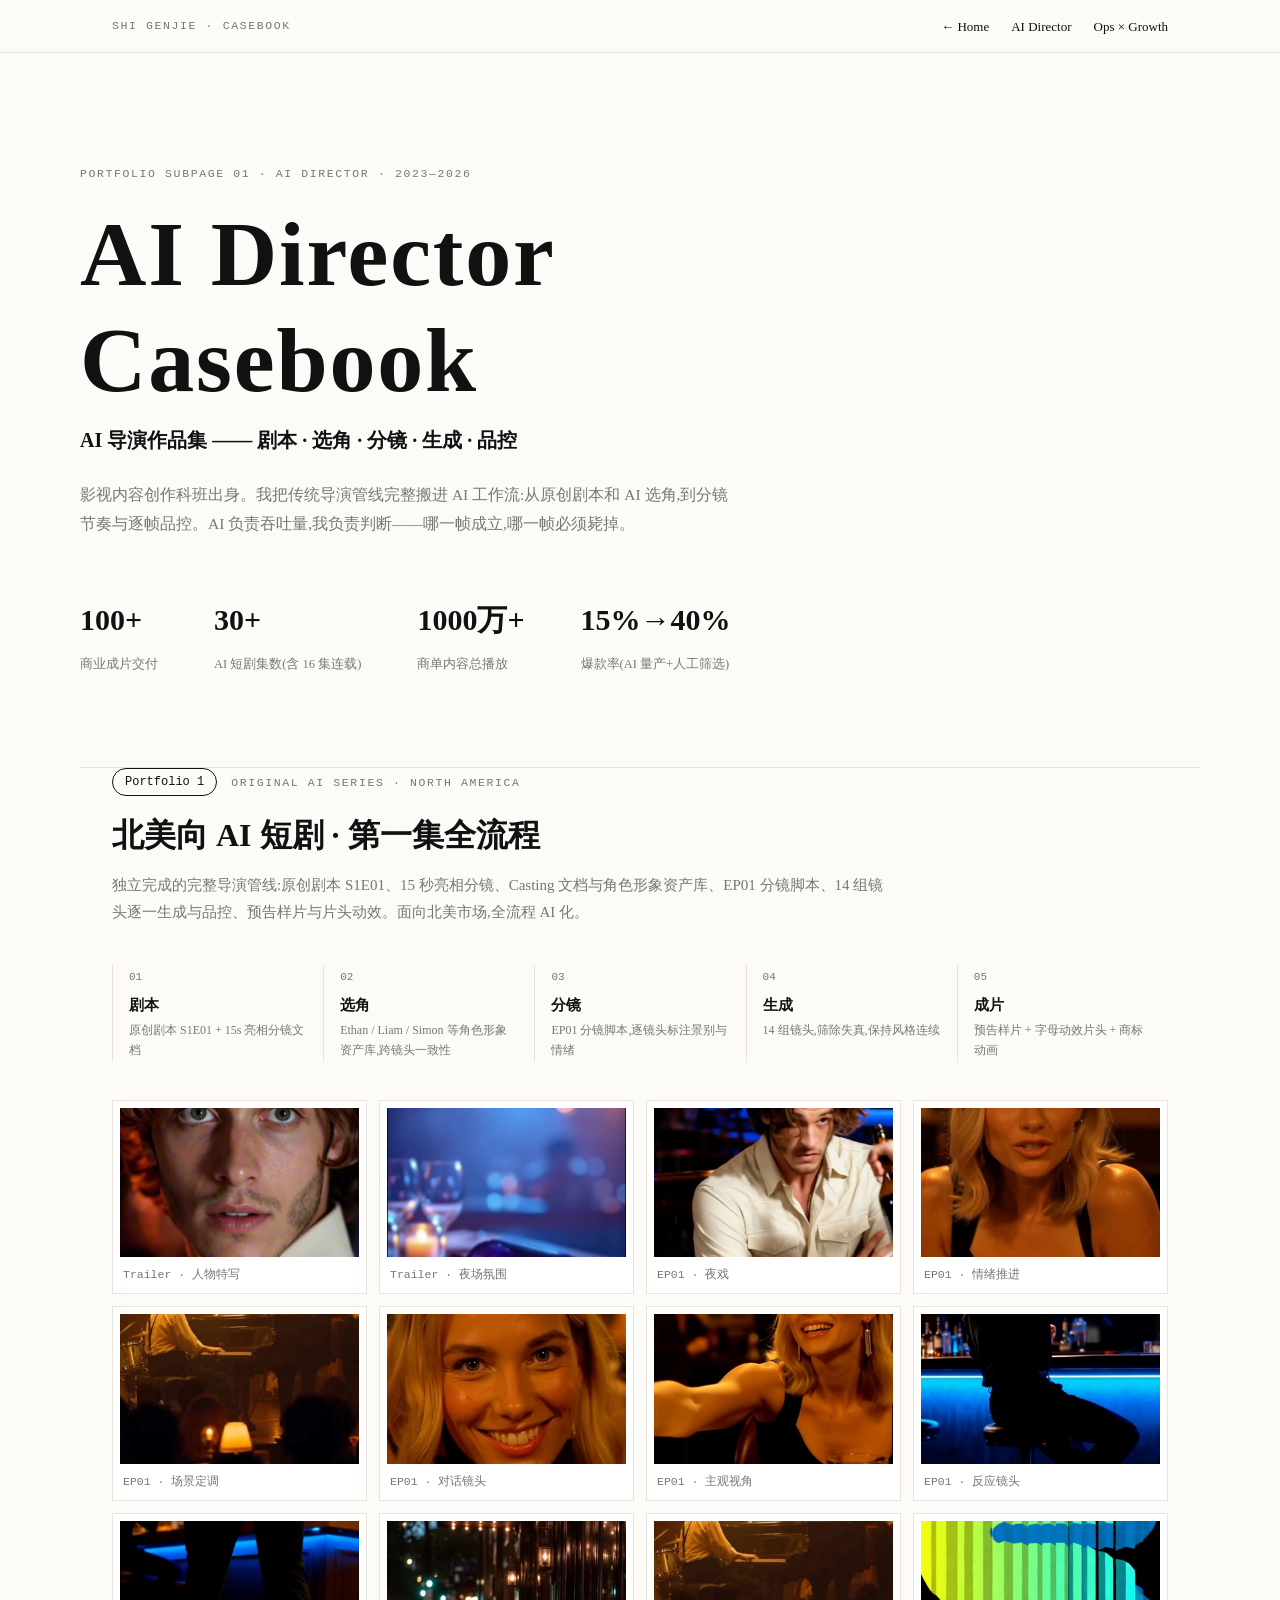
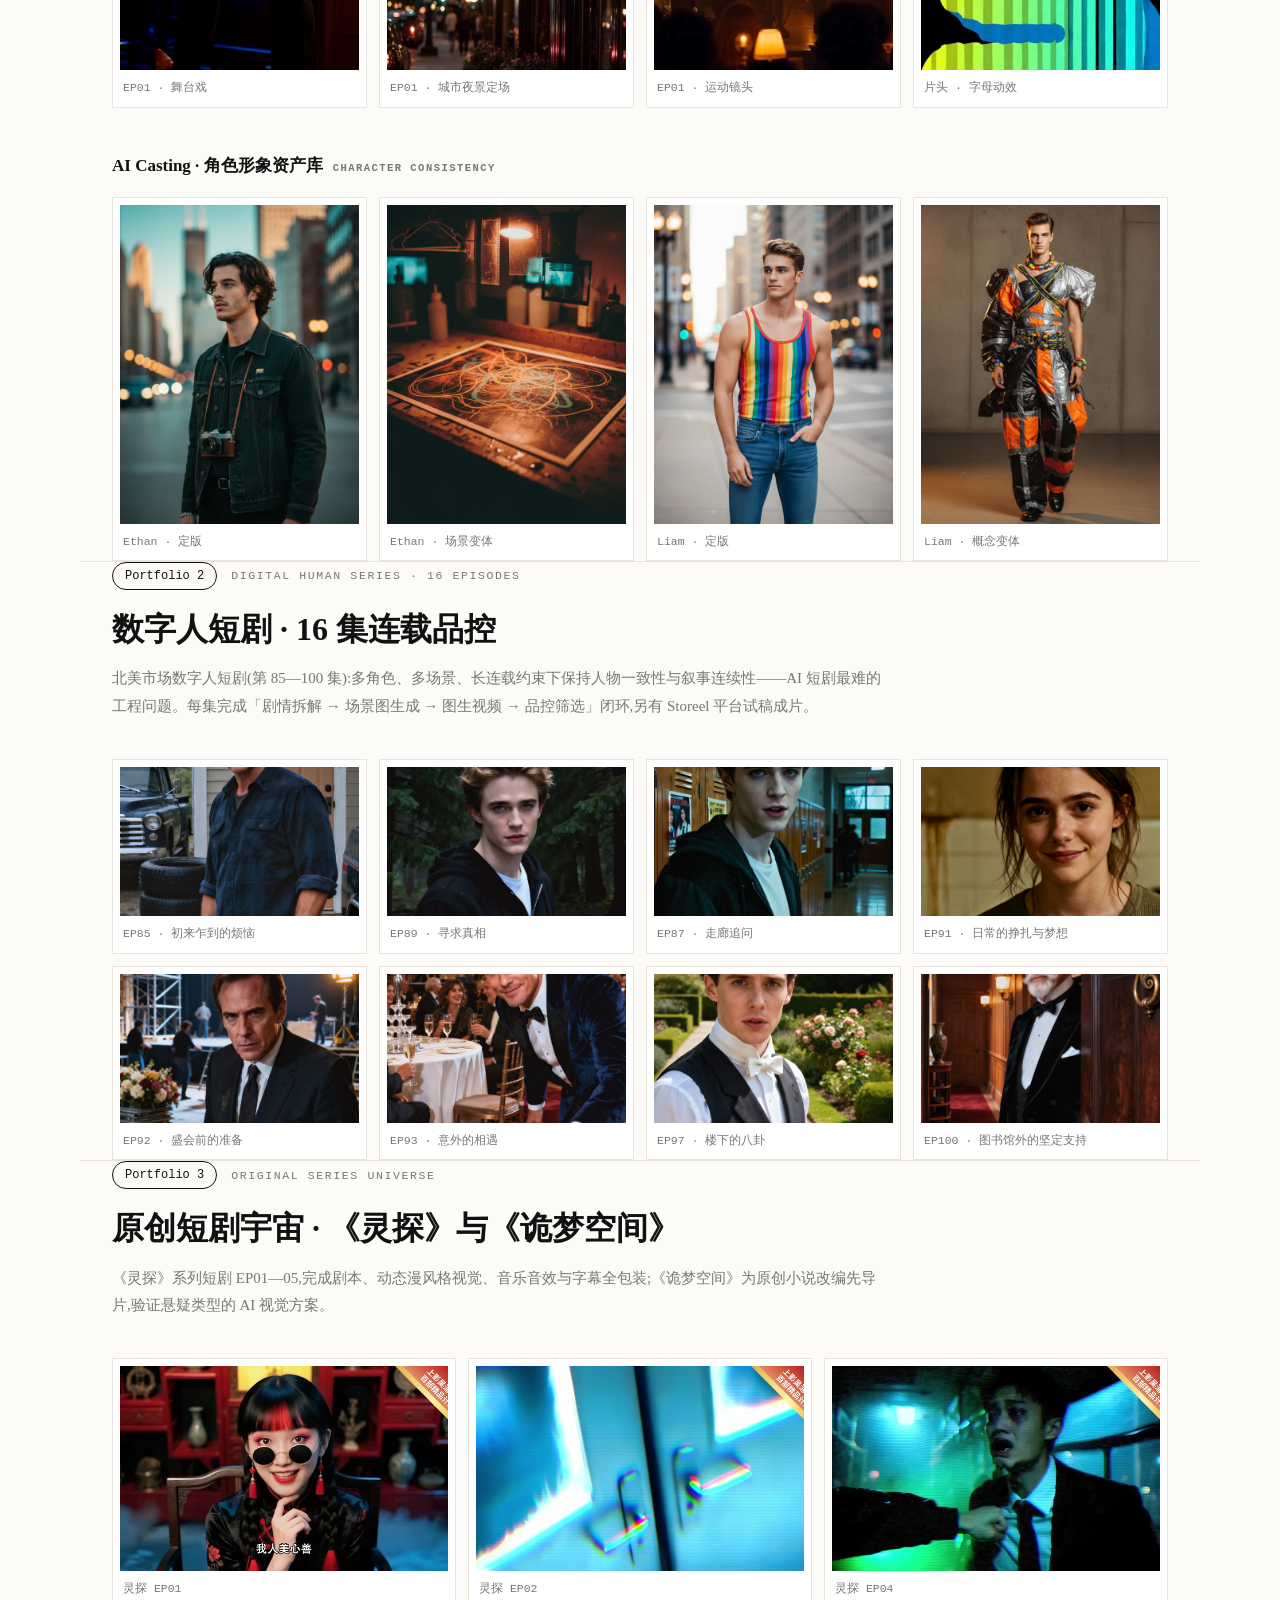
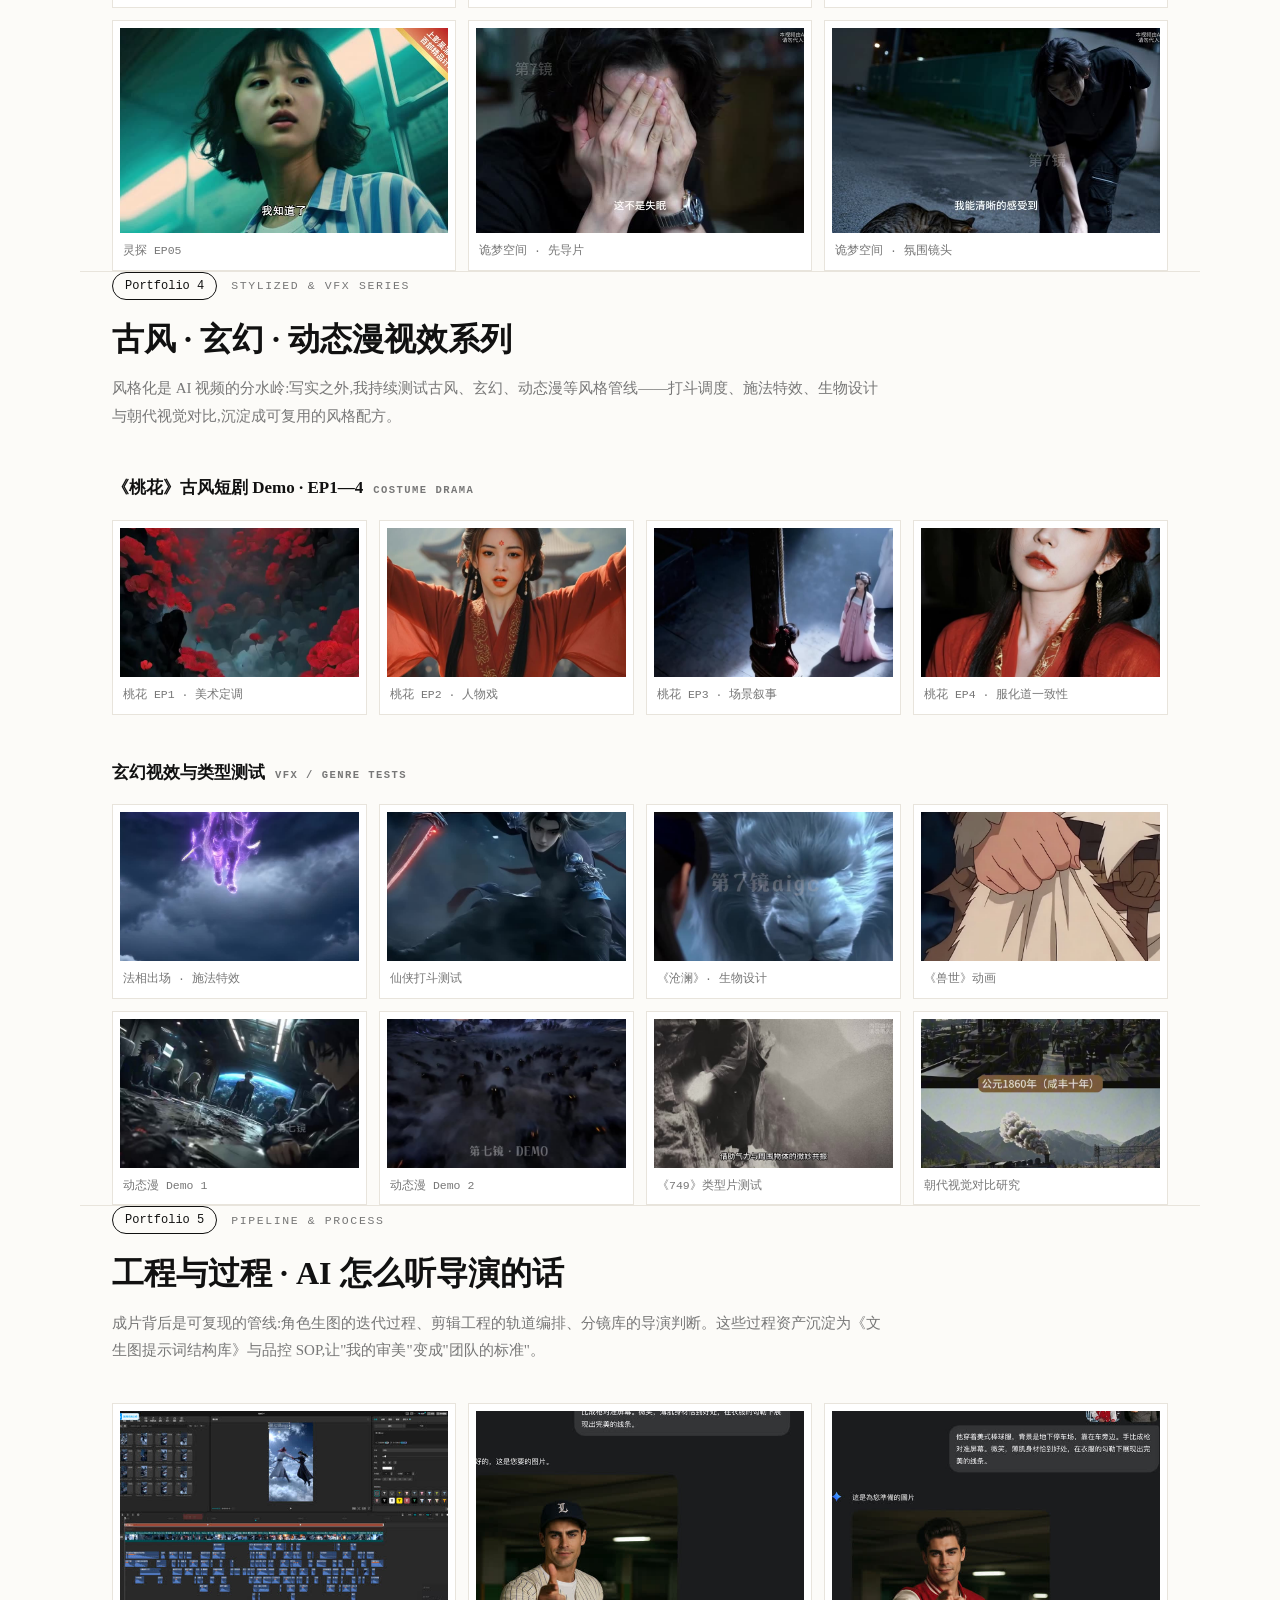
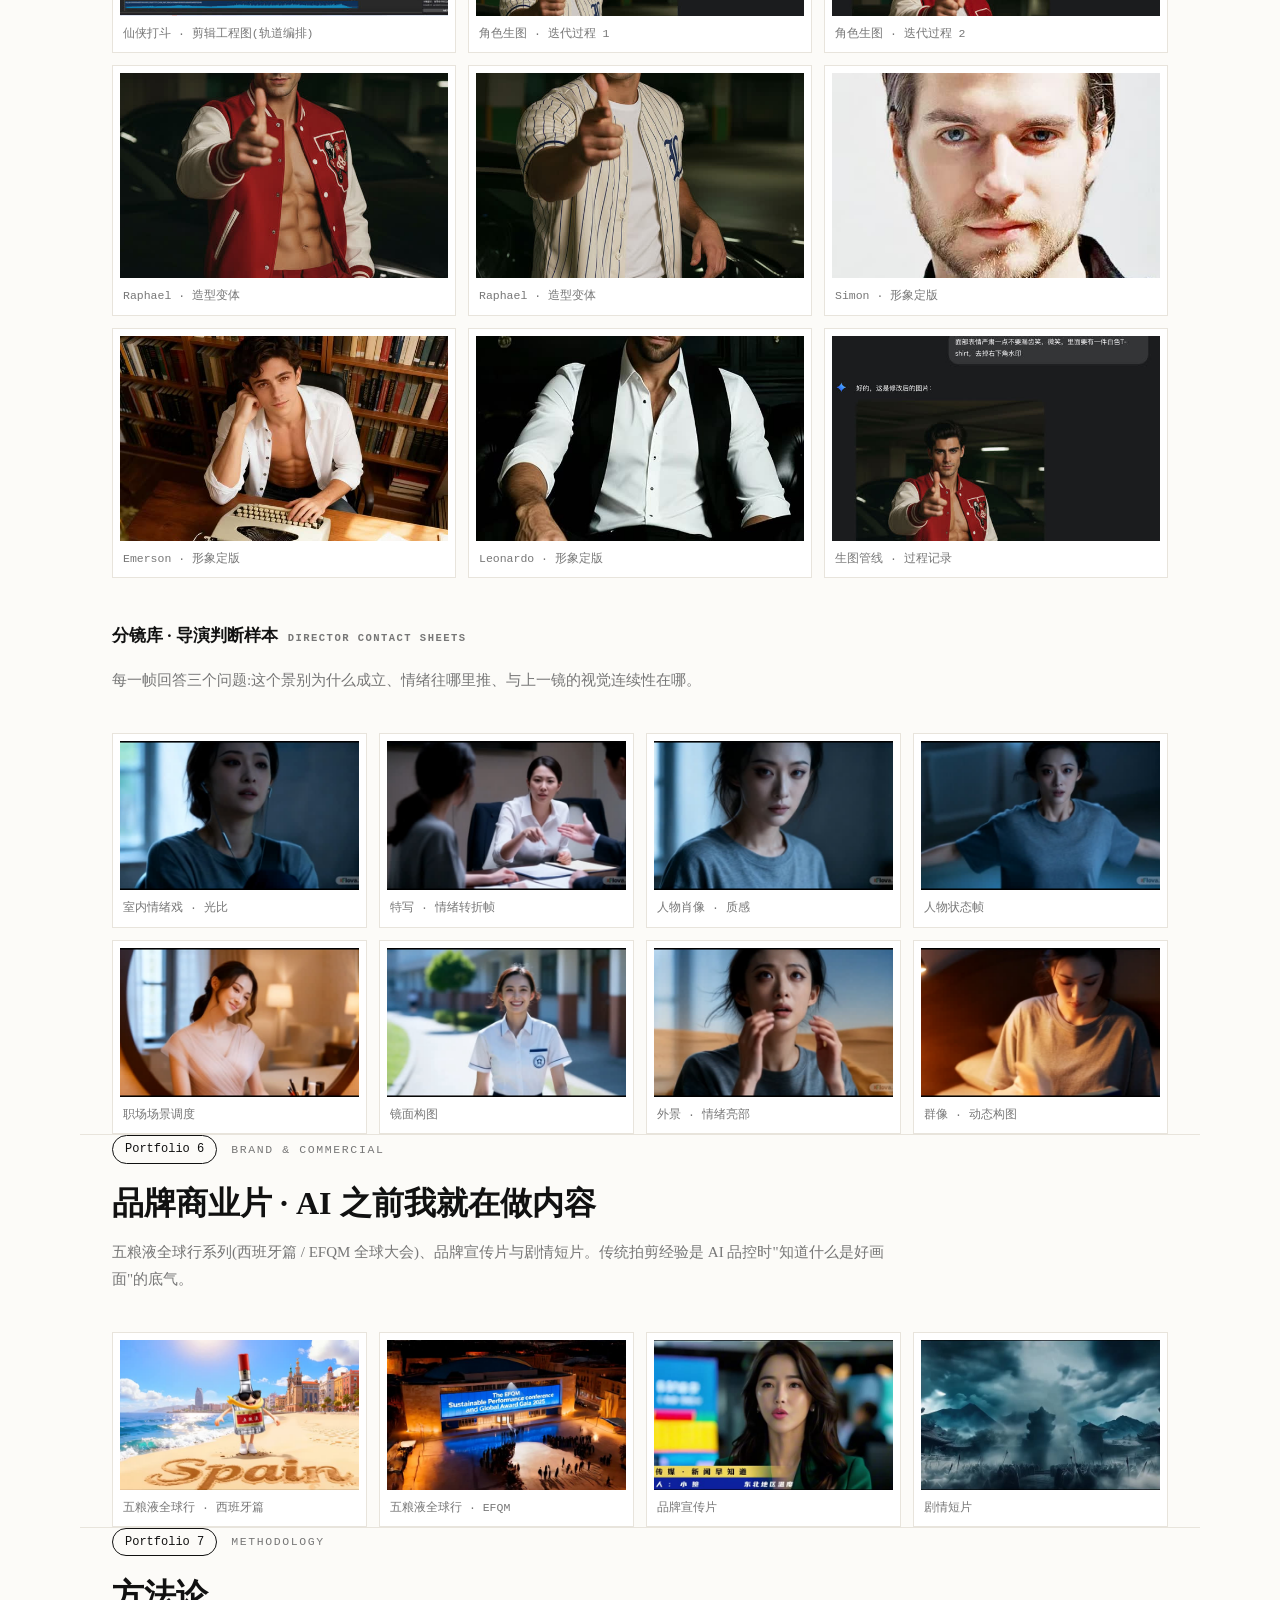
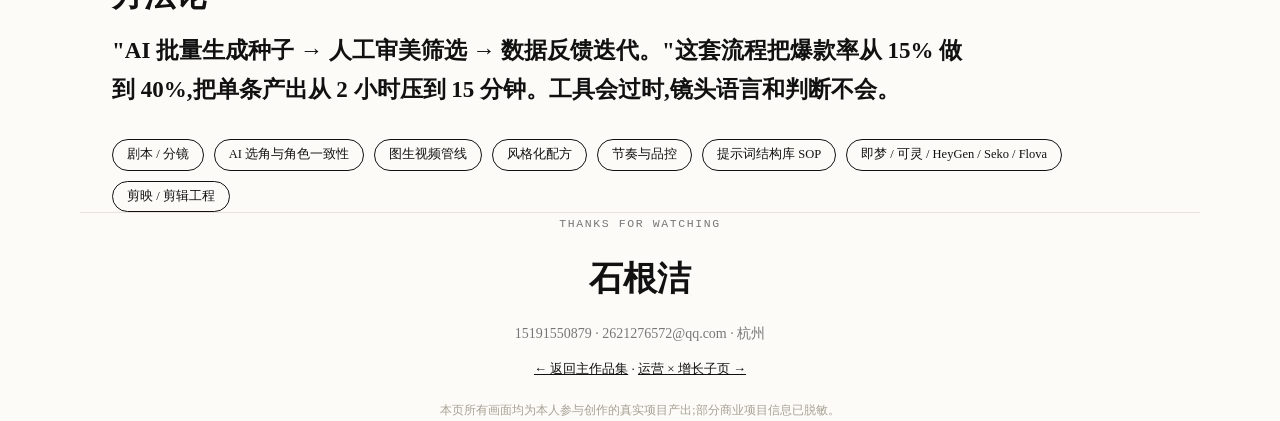
==== commit c0c85a0d: "Redirect legacy AI director page and remove unused heavy media" ====
--- a/ai-director.html
+++ b/ai-director.html
@@ -3,1634 +3,14 @@
   <head>
     <meta charset="UTF-8" />
     <meta name="viewport" content="width=device-width, initial-scale=1.0" />
-    <meta
-      name="description"
-      content="石根洁作品集：AI 视觉导演、AIGC 内容运营、AI 视频工业化、增长与内容工作流案例。"
-    />
-    <title>石根洁 | AI Visual Director Casebook</title>
-    <style>
-      :root {
-        --paper: #fbfaf6;
-        --paper-deep: #eee8dc;
-        --paper-warm: #f5f0e7;
-        --ink: #24231f;
-        --muted: #827d74;
-        --quiet: #aaa49a;
-        --line: rgba(36, 35, 31, 0.14);
-        --black: #080807;
-        --red: #c54533;
-        --blue: #23345b;
-        --green: #596f54;
-        --gold: #b87d27;
-        --cyan: #2a8e91;
-        --max: 1380px;
-        --mx: 0;
-        --my: 0;
-      }
-
-      * {
-        box-sizing: border-box;
-      }
-
-      html {
-        scroll-behavior: smooth;
-      }
-
-      body {
-        margin: 0;
-        overflow-x: hidden;
-        background: var(--black);
-        color: var(--ink);
-        font-family:
-          ui-sans-serif, system-ui, -apple-system, BlinkMacSystemFont, "Segoe UI",
-          "PingFang SC", "Microsoft YaHei", sans-serif;
-        line-height: 1.6;
-      }
-
-      body::before {
-        content: "";
-        position: fixed;
-        inset: 0;
-        z-index: 100;
-        pointer-events: none;
-        opacity: 0.08;
-        background-image:
-          linear-gradient(rgba(0, 0, 0, 0.08) 1px, transparent 1px),
-          linear-gradient(90deg, rgba(0, 0, 0, 0.05) 1px, transparent 1px);
-        background-size: 14px 14px;
-        mix-blend-mode: multiply;
-      }
-
-      a {
-        color: inherit;
-        text-decoration: none;
-      }
-
-      img,
-      video {
-        display: block;
-        max-width: 100%;
-      }
-
-      p,
-      h1,
-      h2,
-      h3 {
-        margin: 0;
-      }
-
-      .scribble {
-        font-family: "Bradley Hand", "Marker Felt", "Comic Sans MS", cursive;
-        font-weight: 300;
-      }
-
-      .sitebar {
-        position: sticky;
-        top: 0;
-        z-index: 60;
-        min-height: 58px;
-        display: grid;
-        grid-template-columns: 1fr auto 1fr;
-        align-items: center;
-        gap: 20px;
-        padding: 0 max(22px, calc((100vw - var(--max)) / 2));
-        background: rgba(5, 5, 5, 0.88);
-        color: #f7f4ed;
-        backdrop-filter: blur(18px);
-      }
-
-      .sitebar nav {
-        display: flex;
-        align-items: center;
-        gap: 18px;
-      }
-
-      .sitebar .right {
-        justify-content: flex-end;
-      }
-
-      .sitebar a {
-        color: rgba(247, 244, 237, 0.68);
-        font-size: 13px;
-        font-weight: 720;
-        white-space: nowrap;
-      }
-
-      .sitebar a:hover,
-      .sitebar a.active {
-        color: #fff;
-      }
-
-      .counter {
-        font-size: 16px;
-        font-weight: 820;
-        letter-spacing: 0.08em;
-      }
-
-      .progress {
-        position: fixed;
-        left: 0;
-        top: 58px;
-        z-index: 70;
-        width: 100%;
-        height: 2px;
-        background: rgba(255, 255, 255, 0.12);
-      }
-
-      .progress span {
-        display: block;
-        width: 0;
-        height: 100%;
-        background: #f7f4ed;
-      }
-
-      .side-index {
-        position: fixed;
-        right: 18px;
-        top: 50%;
-        z-index: 50;
-        display: grid;
-        gap: 10px;
-        transform: translateY(-50%);
-      }
-
-      .side-index a {
-        width: 7px;
-        height: 34px;
-        border-radius: 999px;
-        background: rgba(251, 250, 246, 0.28);
-        transition:
-          height 180ms ease,
-          background 180ms ease;
-      }
-
-      .side-index a.active {
-        height: 58px;
-        background: #fbfaf6;
-      }
-
-      .page {
-        position: relative;
-        min-height: 100svh;
-        overflow: clip;
-        padding: clamp(54px, 8vw, 104px) 0;
-        border-bottom: 1px solid rgba(255, 255, 255, 0.08);
-        background:
-          radial-gradient(circle at 14% 10%, rgba(197, 69, 51, 0.08), transparent 24%),
-          linear-gradient(180deg, var(--paper), var(--paper-warm));
-      }
-
-      .page-inner {
-        position: relative;
-        width: min(var(--max), calc(100% - 48px));
-        margin: 0 auto;
-      }
-
-      .page-head {
-        position: relative;
-        z-index: 3;
-        display: flex;
-        align-items: flex-start;
-        justify-content: space-between;
-        gap: 24px;
-        color: #6d685f;
-        font-size: clamp(16px, 1.25vw, 22px);
-        font-weight: 780;
-      }
-
-      .page-head small {
-        display: block;
-        margin-top: 2px;
-        color: #aaa49a;
-        font-size: 0.72em;
-        font-weight: 560;
-      }
-
-      .portfolio-mark {
-        color: #77736b;
-      }
-
-      .page-number {
-        position: absolute;
-        top: clamp(78px, 9vw, 142px);
-        right: clamp(50px, 12vw, 180px);
-        z-index: 0;
-        color: rgba(24, 23, 21, 0.72);
-        font-size: clamp(88px, 14vw, 210px);
-        line-height: 1;
-        pointer-events: none;
-        transform: translate3d(calc(var(--mx) * -10px), calc(var(--my) * 8px), 0) rotate(-2deg);
-      }
-
-      .cover {
-        padding-top: clamp(44px, 6vw, 74px);
-      }
-
-      .cover-grid {
-        min-height: calc(100svh - 164px);
-        display: grid;
-        grid-template-columns: minmax(0, 0.94fr) minmax(360px, 0.78fr);
-        gap: clamp(36px, 6vw, 92px);
-        align-items: center;
-      }
-
-      .cover-copy {
-        position: relative;
-        min-height: 560px;
-        display: grid;
-        align-content: center;
-      }
-
-      .cover-loop {
-        position: absolute;
-        inset: 22px auto auto 92px;
-        width: min(620px, 74vw);
-        height: 420px;
-        pointer-events: none;
-      }
-
-      .cover-loop path {
-        fill: none;
-        stroke: rgba(24, 23, 21, 0.62);
-        stroke-width: 5;
-        stroke-linecap: round;
-        stroke-dasharray: 1720;
-        stroke-dashoffset: 1720;
-        animation: draw 2400ms ease forwards 240ms;
-      }
-
-      @keyframes draw {
-        to {
-          stroke-dashoffset: 0;
-        }
-      }
-
-      .cover-kicker {
-        position: relative;
-        z-index: 1;
-        display: flex;
-        flex-wrap: wrap;
-        gap: 32px;
-        margin: 0 0 34px 48px;
-        color: #24231f;
-        font-weight: 860;
-      }
-
-      .cover-copy h1 {
-        position: relative;
-        z-index: 1;
-        max-width: 830px;
-        color: #1f1e1b;
-        font-size: clamp(42px, 7vw, 100px);
-        line-height: 0.92;
-      }
-
-      .cover-copy h1 span {
-        display: block;
-      }
-
-      .cover-statement {
-        position: relative;
-        z-index: 1;
-        max-width: 760px;
-        margin-top: 28px;
-        color: #706a62;
-        font-size: clamp(13px, 1.02vw, 16px);
-        line-height: 1.78;
-      }
-
-      .cover-statement p + p {
-        margin-top: 12px;
-      }
-
-      .cover-actions {
-        position: relative;
-        z-index: 1;
-        display: flex;
-        flex-wrap: wrap;
-        gap: 12px;
-        margin-top: 34px;
-      }
-
-      .button {
-        display: inline-flex;
-        min-height: 42px;
-        align-items: center;
-        justify-content: center;
-        padding: 0 16px;
-        border: 1px solid rgba(36, 35, 31, 0.2);
-        background: rgba(251, 250, 246, 0.72);
-        color: #24231f;
-        font-weight: 780;
-        transition:
-          transform 180ms ease,
-          border-color 180ms ease,
-          background 180ms ease;
-      }
-
-      .button:hover {
-        transform: translateY(-2px);
-        border-color: rgba(36, 35, 31, 0.42);
-        background: #fff;
-      }
-
-      .button.dark {
-        background: #111;
-        color: #fff;
-        border-color: #111;
-      }
-
-      .collage {
-        position: relative;
-        min-height: clamp(420px, 48vw, 680px);
-        display: grid;
-        align-items: center;
-      }
-
-      .hero-film {
-        position: relative;
-        width: min(640px, 100%);
-        aspect-ratio: 9 / 16;
-        margin-left: auto;
-        overflow: hidden;
-        border: 1px solid rgba(36, 35, 31, 0.18);
-        background: #060606;
-        box-shadow: 0 24px 54px rgba(32, 29, 24, 0.18);
-        transform: translate3d(calc(var(--mx) * 12px), calc(var(--my) * 8px), 0) rotate(1deg);
-        transition: transform 180ms ease;
-      }
-
-      .hero-film video {
-        width: 100%;
-        height: 100%;
-        object-fit: cover;
-      }
-
-      .float-note {
-        position: absolute;
-        left: 0;
-        bottom: 8%;
-        width: min(320px, 54vw);
-        padding: 20px;
-        border: 1px solid rgba(36, 35, 31, 0.16);
-        background: rgba(251, 250, 246, 0.92);
-        color: #5d5850;
-        font-size: 13px;
-        box-shadow: 0 18px 40px rgba(32, 29, 24, 0.12);
-        transform: rotate(-3deg);
-      }
-
-      .float-note strong {
-        display: block;
-        margin-bottom: 8px;
-        color: #24231f;
-        font-size: 22px;
-        line-height: 1;
-      }
-
-      .section-title {
-        position: relative;
-        z-index: 2;
-        max-width: 760px;
-        margin-top: clamp(52px, 9vw, 112px);
-      }
-
-      .section-title h2 {
-        color: #504b44;
-        font-size: clamp(38px, 5.2vw, 76px);
-        line-height: 1;
-        font-weight: 560;
-      }
-
-      .section-title p {
-        max-width: 680px;
-        margin-top: 18px;
-        color: #837d73;
-        font-size: 15px;
-      }
-
-      .metrics-strip {
-        position: relative;
-        z-index: 2;
-        display: grid;
-        grid-template-columns: repeat(4, minmax(0, 1fr));
-        gap: 16px;
-        margin-top: 44px;
-      }
-
-      .metric {
-        min-height: 148px;
-        padding: 18px;
-        border-top: 1px solid rgba(36, 35, 31, 0.2);
-        background: rgba(255, 255, 255, 0.36);
-      }
-
-      .metric strong {
-        display: block;
-        color: #25231f;
-        font-size: clamp(34px, 4.8vw, 68px);
-        line-height: 0.96;
-      }
-
-      .metric span {
-        display: block;
-        margin-top: 12px;
-        color: #817b71;
-        font-size: 13px;
-      }
-
-      .split {
-        position: relative;
-        z-index: 2;
-        display: grid;
-        grid-template-columns: minmax(360px, 0.7fr) minmax(620px, 1fr);
-        gap: clamp(36px, 6vw, 92px);
-        align-items: start;
-        margin-top: 58px;
-      }
-
-      .copy-block {
-        display: grid;
-        gap: 24px;
-        color: #837d73;
-      }
-
-      .copy-block h3 {
-        color: #4d4943;
-        font-size: 18px;
-      }
-
-      .copy-block p {
-        font-size: 14px;
-      }
-
-      .proof-list {
-        display: grid;
-        gap: 12px;
-        color: #77736b;
-        font-size: 14px;
-      }
-
-      .proof-list div {
-        display: grid;
-        grid-template-columns: 36px 1fr;
-        gap: 12px;
-        align-items: baseline;
-        border-top: 1px solid var(--line);
-        padding-top: 12px;
-      }
-
-      .proof-list strong {
-        color: var(--red);
-        font-family: "Bradley Hand", "Marker Felt", "Comic Sans MS", cursive;
-        font-size: 28px;
-        line-height: 1;
-      }
-
-      .case-grid {
-        display: grid;
-        grid-template-columns: repeat(2, minmax(0, 1fr));
-        gap: 18px;
-      }
-
-      .case-card {
-        position: relative;
-        overflow: hidden;
-        min-height: 320px;
-        border: 1px solid rgba(36, 35, 31, 0.1);
-        background: #111;
-        color: #fff;
-        transition:
-          transform 180ms ease,
-          box-shadow 180ms ease;
-      }
-
-      .case-card:hover {
-        transform: translateY(-2px);
-        box-shadow: 0 18px 34px rgba(34, 30, 24, 0.16);
-      }
-
-      .case-card.tall {
-        min-height: 560px;
-      }
-
-      .case-card.wide {
-        grid-column: span 2;
-        min-height: 420px;
-      }
-
-      .case-card img,
-      .case-card video {
-        width: 100%;
-        height: 100%;
-        min-height: inherit;
-        object-fit: cover;
-      }
-
-      .case-card video {
-        position: absolute;
-        inset: 0;
-        z-index: 1;
-        opacity: 0;
-        transition: opacity 180ms ease;
-      }
-
-      .case-card:hover video,
-      .case-card.is-playing video {
-        opacity: 1;
-      }
-
-      .case-caption {
-        position: absolute;
-        left: 0;
-        right: 0;
-        bottom: 0;
-        z-index: 2;
-        display: grid;
-        gap: 8px;
-        padding: 16px;
-        background: linear-gradient(180deg, transparent, rgba(0, 0, 0, 0.78));
-      }
-
-      .case-caption small {
-        color: rgba(255, 255, 255, 0.72);
-        font-size: 11px;
-        letter-spacing: 0.08em;
-        text-transform: uppercase;
-      }
-
-      .case-caption strong {
-        font-size: 20px;
-        line-height: 1.22;
-      }
-
-      .case-caption span {
-        color: rgba(255, 255, 255, 0.78);
-        font-size: 12px;
-      }
-
-      .full-link {
-        position: absolute;
-        top: 14px;
-        right: 14px;
-        z-index: 3;
-        padding: 8px 12px;
-        border: 1px solid rgba(255, 255, 255, 0.3);
-        background: rgba(0, 0, 0, 0.5);
-        color: rgba(255, 255, 255, 0.9);
-        font-size: 12px;
-        font-weight: 760;
-        backdrop-filter: blur(10px);
-      }
-
-      .sheet-showcase {
-        position: relative;
-        z-index: 2;
-        display: grid;
-        grid-template-columns: minmax(300px, 0.42fr) minmax(680px, 1fr);
-        gap: clamp(34px, 5vw, 78px);
-        align-items: start;
-        margin-top: clamp(58px, 8vw, 112px);
-      }
-
-      .sticky-note {
-        position: sticky;
-        top: 92px;
-        padding-left: 24px;
-        border-left: 1px solid rgba(36, 35, 31, 0.18);
-      }
-
-      .sticky-note .kicker {
-        color: #8e877b;
-        font-size: 12px;
-        letter-spacing: 0.14em;
-        text-transform: uppercase;
-      }
-
-      .sticky-note h2 {
-        margin-top: 18px;
-        color: #4f4b44;
-        font-size: clamp(38px, 5.4vw, 76px);
-        font-weight: 520;
-        line-height: 0.98;
-      }
-
-      .sticky-note p {
-        margin-top: 20px;
-        color: #8f897f;
-        font-size: 15px;
-      }
-
-      .director-metrics {
-        display: grid;
-        grid-template-columns: repeat(3, minmax(0, 1fr));
-        gap: 14px;
-        margin-top: 30px;
-      }
-
-      .director-metric {
-        border-top: 1px solid rgba(36, 35, 31, 0.16);
-        padding-top: 11px;
-      }
-
-      .director-metric strong {
-        display: block;
-        color: #403c36;
-        font-size: 28px;
-        line-height: 1;
-      }
-
-      .director-metric span {
-        display: block;
-        margin-top: 8px;
-        color: #918b82;
-        font-size: 12px;
-        line-height: 1.45;
-      }
-
-      .sheet-grid {
-        display: grid;
-        grid-template-columns: repeat(2, minmax(0, 1fr));
-        gap: 28px;
-      }
-
-      .sheet-card {
-        display: grid;
-        gap: 12px;
-        overflow: hidden;
-        padding: 16px;
-        border: 1px solid rgba(36, 35, 31, 0.1);
-        background: #f8f6f0;
-        color: #5d5850;
-        box-shadow: 0 18px 38px rgba(34, 30, 24, 0.07);
-      }
-
-      .sheet-card::before {
-        content: attr(data-no) "  " attr(data-title);
-        color: #5b5750;
-        font-size: 15px;
-        font-weight: 620;
-        line-height: 1.35;
-      }
-
-      .sheet-card::after {
-        content: attr(data-meta);
-        border-top: 1px solid rgba(36, 35, 31, 0.1);
-        padding-top: 10px;
-        color: #9f988e;
-        font-size: 11px;
-        line-height: 1.45;
-      }
-
-      .sheet-card img {
-        width: 100%;
-        aspect-ratio: 16 / 10;
-        object-fit: cover;
-        border: 1px solid rgba(36, 35, 31, 0.1);
-        background: #111;
-      }
-
-      .sheet-card:nth-child(2n) {
-        margin-top: 36px;
-      }
-
-      .map-line {
-        position: relative;
-        display: grid;
-        grid-template-columns: repeat(5, minmax(0, 1fr));
-        gap: 24px;
-        margin-top: 54px;
-      }
-
-      .map-line::before {
-        content: "";
-        position: absolute;
-        left: 8%;
-        right: 8%;
-        top: 44px;
-        height: 2px;
-        background: linear-gradient(90deg, var(--red), var(--gold), var(--green), var(--cyan), var(--blue));
-      }
-
-      .map-node {
-        position: relative;
-        min-height: 230px;
-        padding: 86px 18px 18px;
-      }
-
-      .map-node::before {
-        content: "";
-        position: absolute;
-        top: 30px;
-        left: 18px;
-        width: 28px;
-        height: 28px;
-        border: 2px solid currentColor;
-        border-radius: 50%;
-        background: var(--paper);
-      }
-
-      .map-node:nth-child(1) {
-        color: var(--red);
-      }
-
-      .map-node:nth-child(2) {
-        color: var(--gold);
-      }
-
-      .map-node:nth-child(3) {
-        color: var(--green);
-      }
-
-      .map-node:nth-child(4) {
-        color: var(--cyan);
-      }
-
-      .map-node:nth-child(5) {
-        color: var(--blue);
-      }
-
-      .map-node h3 {
-        color: #494640;
-        font-size: 16px;
-      }
-
-      .map-node p {
-        margin-top: 12px;
-        color: #858078;
-        font-size: 13px;
-      }
-
-      .orbit {
-        position: relative;
-        z-index: 2;
-        min-height: clamp(540px, 58vw, 720px);
-        margin-top: 48px;
-      }
-
-      .orbit::before,
-      .orbit::after {
-        content: "";
-        position: absolute;
-        pointer-events: none;
-      }
-
-      .orbit::before {
-        left: 8%;
-        top: 12%;
-        width: 84%;
-        height: 70%;
-        border: 3px solid rgba(24, 23, 21, 0.56);
-        border-radius: 49% 51% 48% 52% / 55% 45% 55% 45%;
-        transform: rotate(-3deg);
-      }
-
-      .orbit::after {
-        left: 15%;
-        top: 20%;
-        width: 70%;
-        height: 54%;
-        border: 1px solid rgba(24, 23, 21, 0.16);
-        border-radius: 52% 48% 51% 49% / 48% 52% 48% 52%;
-        transform: rotate(5deg);
-      }
-
-      .orbit-core {
-        position: absolute;
-        left: 50%;
-        top: 49%;
-        width: min(460px, 70vw);
-        padding: 30px 34px;
-        color: #25231f;
-        text-align: center;
-        transform: translate(-50%, -50%);
-      }
-
-      .orbit-core span {
-        display: block;
-        color: #8b857b;
-        font-size: 13px;
-        font-weight: 760;
-      }
-
-      .orbit-core strong {
-        display: block;
-        margin-top: 10px;
-        font-size: clamp(34px, 5.2vw, 74px);
-        line-height: 0.96;
-        font-weight: 900;
-      }
-
-      .orbit-core p {
-        margin-top: 16px;
-        color: #77736b;
-        font-size: 15px;
-      }
-
-      .orbit-keywords {
-        position: absolute;
-        inset: 0;
-        margin: 0;
-        padding: 0;
-        list-style: none;
-      }
-
-      .orbit-keywords li {
-        position: absolute;
-        min-width: 156px;
-        padding: 10px 16px;
-        border: 1px solid rgba(36, 35, 31, 0.16);
-        background: rgba(255, 255, 255, 0.86);
-        color: #24231f;
-        font-size: clamp(14px, 1.2vw, 18px);
-        font-weight: 820;
-        text-align: center;
-        backdrop-filter: blur(10px);
-        transform: translate(-50%, -50%);
-      }
-
-      .orbit-keywords li:nth-child(1) { left: 50%; top: 10%; }
-      .orbit-keywords li:nth-child(2) { left: 80%; top: 24%; }
-      .orbit-keywords li:nth-child(3) { left: 88%; top: 54%; }
-      .orbit-keywords li:nth-child(4) { left: 72%; top: 82%; }
-      .orbit-keywords li:nth-child(5) { left: 38%; top: 86%; min-width: 230px; }
-      .orbit-keywords li:nth-child(6) { left: 17%; top: 62%; min-width: 190px; }
-      .orbit-keywords li:nth-child(7) { left: 20%; top: 27%; min-width: 220px; }
-
-      .end-note {
-        min-height: 48svh;
-        display: grid;
-        align-content: center;
-        color: #8d897f;
-      }
-
-      .end-note h2 {
-        color: #2f2e2a;
-        font-size: clamp(42px, 8vw, 112px);
-        line-height: 0.9;
-      }
-
-      .end-note p {
-        max-width: 720px;
-        margin-top: 26px;
-        font-size: 16px;
-      }
-
-      .reveal {
-        opacity: 0;
-        transform: translateY(34px);
-        transition:
-          opacity 700ms ease,
-          transform 700ms ease;
-      }
-
-      .reveal.in {
-        opacity: 1;
-        transform: translateY(0);
-      }
-
-      @media (max-width: 1020px) {
-        .sitebar {
-          grid-template-columns: 1fr auto;
-        }
-
-        .sitebar .right {
-          display: none;
-        }
-
-        .cover-grid,
-        .split,
-        .sheet-showcase {
-          grid-template-columns: 1fr;
-        }
-
-        .collage {
-          min-height: auto;
-        }
-
-        .hero-film {
-          width: min(430px, 100%);
-          margin: 0 auto;
-        }
-
-        .metrics-strip {
-          grid-template-columns: repeat(2, minmax(0, 1fr));
-        }
-
-        .map-line {
-          grid-template-columns: 1fr;
-        }
-
-        .map-line::before {
-          left: 31px;
-          right: auto;
-          top: 30px;
-          bottom: 30px;
-          width: 2px;
-          height: auto;
-        }
-
-        .map-node {
-          min-height: 0;
-          padding: 18px 18px 18px 78px;
-        }
-
-        .map-node::before {
-          top: 18px;
-        }
-      }
-
-      @media (max-width: 720px) {
-        .sitebar {
-          min-height: 54px;
-          padding: 0 16px;
-        }
-
-        .counter {
-          position: absolute;
-          left: 50%;
-          transform: translateX(-50%);
-          font-size: 13px;
-        }
-
-        .sitebar .left a:not(:first-child) {
-          display: none;
-        }
-
-        .progress {
-          top: 54px;
-        }
-
-        .side-index {
-          display: none;
-        }
-
-        .page {
-          padding: 44px 0;
-        }
-
-        .page-inner {
-          width: min(100% - 28px, var(--max));
-        }
-
-        .cover-copy {
-          min-height: 500px;
-        }
-
-        .cover-loop {
-          left: 12px;
-          width: 94vw;
-        }
-
-        .cover-kicker {
-          display: grid;
-          grid-template-columns: 1fr 1fr;
-          margin-left: 8px;
-          gap: 10px 18px;
-          font-size: 13px;
-        }
-
-        .cover-kicker span:first-child {
-          grid-column: 1 / -1;
-        }
-
-        .cover-copy h1 {
-          width: min(340px, 100%);
-          font-size: 42px;
-        }
-
-        .cover-statement {
-          width: min(340px, 100%);
-          font-size: 13px;
-          line-height: 1.7;
-        }
-
-        .cover-actions {
-          display: grid;
-          grid-template-columns: 1fr;
-        }
-
-        .button {
-          width: 100%;
-        }
-
-        .float-note {
-          position: relative;
-          width: 100%;
-          margin-top: 16px;
-          transform: none;
-        }
-
-        .metrics-strip,
-        .case-grid,
-        .sheet-grid {
-          grid-template-columns: 1fr;
-        }
-
-        .case-card.wide {
-          grid-column: span 1;
-        }
-
-        .case-card,
-        .case-card.wide,
-        .case-card.tall {
-          min-height: 360px;
-        }
-
-        .sticky-note {
-          position: relative;
-          top: auto;
-          padding-left: 18px;
-        }
-
-        .sheet-card {
-          margin-top: 0 !important;
-        }
-
-        .orbit {
-          min-height: 760px;
-          margin-top: 34px;
-        }
-
-        .orbit::before {
-          left: 0;
-          top: 10%;
-          width: 100%;
-          height: 58%;
-        }
-
-        .orbit::after {
-          display: none;
-        }
-
-        .orbit-core {
-          top: 37%;
-          width: min(300px, 84vw);
-          padding: 18px 10px;
-        }
-
-        .orbit-keywords li {
-          min-width: 0 !important;
-          width: min(260px, 78vw);
-          font-size: 14px;
-        }
-
-        .orbit-keywords li:nth-child(1) { left: 50%; top: 4%; }
-        .orbit-keywords li:nth-child(2) { left: 84%; top: 20%; }
-        .orbit-keywords li:nth-child(3) { left: 82%; top: 50%; }
-        .orbit-keywords li:nth-child(4) { left: 64%; top: 68%; }
-        .orbit-keywords li:nth-child(5) { left: 50%; top: 86%; }
-        .orbit-keywords li:nth-child(6) { left: 18%; top: 54%; }
-        .orbit-keywords li:nth-child(7) { left: 22%; top: 20%; }
-      }
-    </style>
+    <meta http-equiv="refresh" content="0; url=director.html" />
+    <link rel="canonical" href="https://hemolin23.github.io/director.html" />
+    <title>跳转到 AI Director Casebook</title>
+    <script>
+      window.location.replace("director.html");
+    </script>
   </head>
   <body>
-    <header class="sitebar">
-      <nav class="left" aria-label="主导航">
-        <a href="#cover">← Home</a>
-        <a href="#pipeline">Pipeline</a>
-        <a href="#films">Films</a>
-        <a href="#growth">Growth</a>
-        <a href="#workflow">Workflow</a>
-      </nav>
-      <div class="counter"><span id="currentPage">01</span> / 06</div>
-      <nav class="right" aria-label="资源">
-        <a href="portfolio/new/shigenjie-resume.pdf">PDF Resume</a>
-      </nav>
-    </header>
-    <div class="progress" aria-hidden="true"><span id="progressBar"></span></div>
-    <nav class="side-index" aria-label="章节索引">
-      <a class="active" href="#cover" aria-label="Cover"></a>
-      <a href="#pipeline" aria-label="Pipeline"></a>
-      <a href="#films" aria-label="Films"></a>
-      <a href="#growth" aria-label="Growth"></a>
-      <a href="#workflow" aria-label="Workflow"></a>
-      <a href="#position" aria-label="Position"></a>
-    </nav>
-
-    <main>
-      <section class="page cover" id="cover" data-page="01">
-        <div class="page-inner cover-grid">
-          <div class="cover-copy reveal">
-            <svg class="cover-loop" viewBox="0 0 620 420" aria-hidden="true">
-              <path
-                d="M137 78 C40 124 75 220 204 205 C304 193 341 103 257 55 C374 16 546 51 510 158 C487 226 403 221 414 294 C426 385 283 392 246 316 C219 260 148 302 86 274 C5 238 28 127 137 78 Z"
-              />
-            </svg>
-            <div class="cover-kicker">
-              <span>石根洁作品集 Portfolio</span>
-              <span>2023-2026</span>
-              <span>AI视觉导演｜AIGC内容运营｜增长架构｜视频工业化</span>
-            </div>
-            <h1 class="scribble"><span>AI Visual</span><span>Director</span><span>Casebook</span></h1>
-            <div class="cover-statement">
-              <p>
-                我现在的定位是 AIGC 内容运营与 AI 视觉导演：一边理解内容、用户情绪与商业转化，一边把 AI 工具链、编剧工作流、导演判断和投放复盘接成可复制的生产系统。
-              </p>
-              <p>
-                在北京梧桐花开科技，我负责公司 AI 品宣视频产线和市场 AI 应用；在世哆睿安，我把个人 AI 导演工作流拆成创作者可复用的 SOP；在中秦传媒和明珠家居，我完整做过账号定位、脚本、剪辑、投放和复盘。
-              </p>
-              <p>
-                这份作品集不只展示“我会做视频”，更展示我如何把成片质量、数据增长、工作流搭建和团队复用放在同一张桌面上，让内容生产从灵感变成系统。
-              </p>
-            </div>
-            <div class="cover-actions">
-              <a class="button dark" href="#films">查看完整成片</a>
-              <a class="button" href="portfolio/new/shigenjie-resume.pdf">PDF 简历</a>
-            </div>
-          </div>
-          <div class="collage reveal">
-            <div class="hero-film">
-              <video muted autoplay loop playsinline poster="portfolio/new/posters/xunfei.jpg">
-                <source src="portfolio/new/previews/xunfei.mp4" type="video/mp4" />
-              </video>
-            </div>
-            <div class="float-note">
-              <strong class="scribble">1 person = mini studio</strong>
-              从策略、脚本、AI 生成、剪辑包装到投放验证，承担传统团队“导演 + 摄影 + 剪辑 + 投手”的复合职能。
-            </div>
-          </div>
-        </div>
-      </section>
-
-      <section class="page" id="pipeline" data-page="02">
-        <div class="page-inner">
-          <div class="page-head">
-            <div>Production Pipeline <small>AI 品宣视频 / 多智能体协作 / 低成本成片</small></div>
-            <div class="portfolio-mark">Portfolio</div>
-          </div>
-          <div class="page-number scribble">1</div>
-          <div class="section-title reveal">
-            <h2>把 AI 视频生产做成一条可交付的产线</h2>
-            <p>
-              新简历里最核心的变化，是我从单条内容创作者转向“全链路 AI 视频工业化操盘手”。页面第一屏先展示产线能力：从选题、脚本、镜头、生成、剪辑、品控到投放验证。
-            </p>
-          </div>
-          <div class="metrics-strip reveal" aria-label="核心数据">
-            <div class="metric"><strong>50+</strong><span>单人周均稳定输出高转化广告文案</span></div>
-            <div class="metric"><strong>15min</strong><span>AI 文案工作流把单条产出从 2 小时压缩至 15 分钟</span></div>
-            <div class="metric"><strong>18+</strong><span>数字人剧情片段沉淀，验证角色、对话和场景连续性</span></div>
-            <div class="metric"><strong>2W+</strong><span>单账号月均涨粉验证内容与投流承接能力</span></div>
-          </div>
-          <div class="split">
-            <div class="copy-block reveal">
-              <div>
-                <h3>工作职责不是“做素材”，而是搭系统</h3>
-                <p>
-                  我用 Claude Code 编程导演智能体与编剧工作流，把策略、文案、审核、镜头拆解、视觉生成和人工品控接成多角色协作流程。
-                </p>
-              </div>
-              <div>
-                <h3>对业务有用的 AI 视频</h3>
-                <p>
-                  作品选择优先保留品牌、知识、财经、文旅和类型片测试，因为它们分别证明商业表达、信息转译、IP 运营、审美控制和技术探索。
-                </p>
-              </div>
-              <div class="proof-list">
-                <div><strong>01</strong><span>先定义传播目标和受众场景，再决定风格、镜头和节奏。</span></div>
-                <div><strong>02</strong><span>用 AI 批量生成候选素材，用人工导演判断做最终取舍。</span></div>
-                <div><strong>03</strong><span>用数据复盘更新脚本模板、提示词结构和品控规则。</span></div>
-              </div>
-            </div>
-            <div class="case-grid reveal">
-              <article class="case-card tall">
-                <a class="full-link" href="portfolio/new/full/xunfei.mp4">完整成片</a>
-                <img src="portfolio/new/posters/xunfei.jpg" alt="讯飞智能体耳机品牌视频海报" />
-                <video muted playsinline loop preload="metadata" poster="portfolio/new/posters/xunfei.jpg">
-                  <source src="portfolio/new/previews/xunfei.mp4" type="video/mp4" />
-                </video>
-                <div class="case-caption">
-                  <small>Brand Video / 183s</small>
-                  <strong>讯飞智能体耳机品牌视频</strong>
-                  <span>把 AI 硬件功能翻译成用户场景和情绪动机。</span>
-                </div>
-              </article>
-              <article class="case-card tall">
-                <a class="full-link" href="portfolio/new/full/simaqian.mp4">完整成片</a>
-                <img src="portfolio/new/posters/simaqian.jpg" alt="司马迁财经短片海报" />
-                <video muted playsinline loop preload="metadata" poster="portfolio/new/posters/simaqian.jpg">
-                  <source src="portfolio/new/previews/simaqian.mp4" type="video/mp4" />
-                </video>
-                <div class="case-caption">
-                  <small>Finance IP / 94s</small>
-                  <strong>司马迁 2000 年前写好赚钱公式</strong>
-                  <span>历史人物、财经观点和短视频钩子的内容产品化。</span>
-                </div>
-              </article>
-            </div>
-          </div>
-        </div>
-      </section>
-
-      <section class="page" id="films" data-page="03">
-        <div class="page-inner">
-          <div class="page-head">
-            <div>Selected Films <small>完整成片 / 预览动效 / 质量证据</small></div>
-            <div class="portfolio-mark">Portfolio</div>
-          </div>
-          <div class="page-number scribble">2</div>
-          <div class="section-title reveal">
-            <h2>主作品不堆数量，先让质量自己说话</h2>
-            <p>
-              这里选的是最能证明“成片完整度”的作品：品牌、财经、知识、文旅、类型片和动态漫。卡片悬停播放 8 秒预览，右上角可打开压缩后的完整成片。
-            </p>
-          </div>
-          <div class="case-grid reveal" style="margin-top: 52px">
-            <article class="case-card wide">
-              <a class="full-link" href="portfolio/new/full/blackface-showreel.mp4">完整成片</a>
-              <img src="portfolio/new/posters/blackface-showreel.jpg" alt="黑脸木木数字人 showreel 海报" />
-              <video muted playsinline loop preload="metadata" poster="portfolio/new/posters/blackface-showreel.jpg">
-                <source src="portfolio/new/previews/blackface-showreel.mp4" type="video/mp4" />
-              </video>
-              <div class="case-caption">
-                <small>Digital Human Drama / 94s</small>
-                <strong>黑脸木木数字人 showreel</strong>
-                <span>角色一致性、剧情对话、场景切换和短剧化生产的集中展示。</span>
-              </div>
-            </article>
-            <article class="case-card">
-              <a class="full-link" href="portfolio/new/full/episode1-trailer.mp4">完整成片</a>
-              <img src="portfolio/new/posters/episode1-trailer.jpg" alt="第一集预告样片海报" />
-              <video muted playsinline loop preload="metadata" poster="portfolio/new/posters/episode1-trailer.jpg">
-                <source src="portfolio/new/previews/episode1-trailer.mp4" type="video/mp4" />
-              </video>
-              <div class="case-caption">
-                <small>Episode Trailer / 17s</small>
-                <strong>第一集预告样片</strong>
-                <span>从 casting、剧本、分镜脚本到镜头片段的短剧项目入口。</span>
-              </div>
-            </article>
-            <article class="case-card">
-              <a class="full-link" href="portfolio/new/full/dynamic-comic.mp4">完整成片</a>
-              <img src="portfolio/new/posters/dynamic-comic.jpg" alt="动态漫 Demo 海报" />
-              <video muted playsinline loop preload="metadata" poster="portfolio/new/posters/dynamic-comic.jpg">
-                <source src="portfolio/new/previews/dynamic-comic.mp4" type="video/mp4" />
-              </video>
-              <div class="case-caption">
-                <small>Motion Comic / 36s</small>
-                <strong>动态漫 Demo</strong>
-                <span>漫画资产动效化，适合短剧和 IP 预告片测试。</span>
-              </div>
-            </article>
-            <article class="case-card wide">
-              <a class="full-link" href="portfolio/new/full/wuliangye-spain.mp4">完整成片</a>
-              <img src="portfolio/new/posters/wuliangye-spain.jpg" alt="五粮液全球行西班牙海报" />
-              <video muted playsinline loop preload="metadata" poster="portfolio/new/posters/wuliangye-spain.jpg">
-                <source src="portfolio/new/previews/wuliangye-spain.mp4" type="video/mp4" />
-              </video>
-              <div class="case-caption">
-                <small>Cultural Brand / 38s</small>
-                <strong>五粮液全球行 · 西班牙</strong>
-                <span>品牌叙事、场景调度和高规格商业画面。</span>
-              </div>
-            </article>
-            <article class="case-card">
-              <a class="full-link" href="portfolio/new/full/brain.mp4">完整成片</a>
-              <img src="portfolio/new/posters/brain.jpg" alt="大脑被短视频重新编程海报" />
-              <video muted playsinline loop preload="metadata" poster="portfolio/new/posters/brain.jpg">
-                <source src="portfolio/new/previews/brain.mp4" type="video/mp4" />
-              </video>
-              <div class="case-caption">
-                <small>Knowledge Short / 87s</small>
-                <strong>大脑被短视频重新编程</strong>
-                <span>抽象知识可视化，强调节奏和概念转译。</span>
-              </div>
-            </article>
-            <article class="case-card">
-              <a class="full-link" href="portfolio/new/full/knowledge.mp4">完整成片</a>
-              <img src="portfolio/new/posters/knowledge.jpg" alt="知识穿越短片海报" />
-              <video muted playsinline loop preload="metadata" poster="portfolio/new/posters/knowledge.jpg">
-                <source src="portfolio/new/previews/knowledge.mp4" type="video/mp4" />
-              </video>
-              <div class="case-caption">
-                <small>Essay Film / 188s</small>
-                <strong>知识穿越短片</strong>
-                <span>长时长知识叙事，测试信息密度与观感稳定性。</span>
-              </div>
-            </article>
-            <article class="case-card">
-              <a class="full-link" href="portfolio/new/full/ai-awakening.mp4">完整成片</a>
-              <img src="portfolio/new/posters/ai-awakening.jpg" alt="AI觉醒元界面出逃海报" />
-              <video muted playsinline loop preload="metadata" poster="portfolio/new/posters/ai-awakening.jpg">
-                <source src="portfolio/new/previews/ai-awakening.mp4" type="video/mp4" />
-              </video>
-              <div class="case-caption">
-                <small>AI Narrative / 30s</small>
-                <strong>AI 觉醒：元界面出逃</strong>
-                <span>冷色影调、人物动作和未来感视觉实验。</span>
-              </div>
-            </article>
-            <article class="case-card">
-              <a class="full-link" href="portfolio/new/full/xianxia-vfx.mp4">完整成片</a>
-              <img src="portfolio/new/posters/xianxia-vfx.jpg" alt="法相出场施法效果海报" />
-              <video muted playsinline loop preload="metadata" poster="portfolio/new/posters/xianxia-vfx.jpg">
-                <source src="portfolio/new/previews/xianxia-vfx.mp4" type="video/mp4" />
-              </video>
-              <div class="case-caption">
-                <small>Genre VFX / 51s</small>
-                <strong>法相出场施法效果</strong>
-                <span>仙侠类型片镜头、特效和风格连续性测试。</span>
-              </div>
-            </article>
-          </div>
-        </div>
-      </section>
-
-      <section class="page" id="growth" data-page="04">
-        <div class="page-inner">
-          <div class="page-head">
-            <div>Growth Evidence <small>账号运营 / 创作者生态 / 数据复盘</small></div>
-            <div class="portfolio-mark">Portfolio</div>
-          </div>
-          <div class="page-number scribble">3</div>
-          <div class="split">
-            <div class="copy-block reveal">
-              <div class="section-title" style="margin-top: 0">
-                <h2>内容增长不是玄学，是一组可复用判断</h2>
-                <p>
-                  简历中的运营数据保留在这里：它证明我不仅会做漂亮片子，也做过冷启动、爆款策划、平台投放、创作者赋能和商业合作内容交付。
-                </p>
-              </div>
-              <div class="proof-list">
-                <div><strong>80+</strong><span>主导短视频全流程，覆盖账号定位、内容策划、拍摄剪辑、投放与复盘。</span></div>
-                <div><strong>40%</strong><span>爆款率从 15% 提升至 40%，形成 AI 批量生产 + 人工筛选爆款种子的机制。</span></div>
-                <div><strong>1000W+</strong><span>负责国风文旅百万博主品牌合作内容，总播放量破千万。</span></div>
-                <div><strong>35%</strong><span>搭建 AIGC 短剧品控 SOP 与创作者工具链，社区创作者活跃度提升。</span></div>
-              </div>
-            </div>
-            <div class="case-grid reveal">
-              <article class="case-card tall">
-                <img src="portfolio/new/posters/smart-finance.jpg" alt="聪明人财经内容海报" />
-                <video muted playsinline loop preload="metadata" poster="portfolio/new/posters/smart-finance.jpg">
-                  <source src="portfolio/new/previews/smart-finance.mp4" type="video/mp4" />
-                </video>
-                <div class="case-caption">
-                  <small>Finance Content IP / 123s</small>
-                  <strong>聪明人财经内容</strong>
-                  <span>财经观点口播、人物包装和用户转化心智。</span>
-                </div>
-              </article>
-              <article class="case-card tall">
-                <img src="portfolio/new/posters/magpie.jpg" alt="喜鹊杀人案片头模仿海报" />
-                <video muted playsinline loop preload="metadata" poster="portfolio/new/posters/magpie.jpg">
-                  <source src="portfolio/new/previews/magpie.mp4" type="video/mp4" />
-                </video>
-                <div class="case-caption">
-                  <small>Opening Sequence / 24s</small>
-                  <strong>模仿《喜鹊杀人案》片头</strong>
-                  <span>视听风格学习、镜头节奏和开场气质控制。</span>
-                </div>
-              </article>
-            </div>
-          </div>
-          <section class="sheet-showcase reveal" aria-labelledby="sheet-title">
-            <div class="sticky-note">
-              <div class="kicker">Director Contact Sheets</div>
-              <h2 id="sheet-title">我如何选择关键帧</h2>
-              <p>
-                九宫格不是截图合集，而是导演判断样本：开场钩子、主体推进、情绪转折、视觉符号和收束画面。每条片子都能看到我如何控制分镜节奏与画面连续性。
-              </p>
-              <div class="director-metrics" aria-label="AI 视频导演能力数据">
-                <div class="director-metric"><strong>10</strong><span>条主作品拆解</span></div>
-                <div class="director-metric"><strong>90</strong><span>个关键画面选择</span></div>
-                <div class="director-metric"><strong>4</strong><span>商业 / 知识 / 财经 / 类型片方向</span></div>
-              </div>
-            </div>
-            <div class="sheet-grid">
-              <a class="sheet-card" href="portfolio/new/sheets/xunfei.jpg" data-no="01" data-title="讯飞智能体耳机" data-meta="产品场景 / 功能转译 / 用户视角">
-                <img src="portfolio/new/sheets/xunfei.jpg" alt="讯飞智能体耳机 9 张导演关键帧" />
-              </a>
-              <a class="sheet-card" href="portfolio/new/sheets/wuliangye-spain.jpg" data-no="02" data-title="五粮液全球行" data-meta="文旅商业 / 高规格画面 / 品牌气质">
-                <img src="portfolio/new/sheets/wuliangye-spain.jpg" alt="五粮液全球行 9 张导演关键帧" />
-              </a>
-              <a class="sheet-card" href="portfolio/new/sheets/simaqian.jpg" data-no="03" data-title="司马迁财经短片" data-meta="历史人物 / 财经转译 / 短视频钩子">
-                <img src="portfolio/new/sheets/simaqian.jpg" alt="司马迁财经短片 9 张导演关键帧" />
-              </a>
-              <a class="sheet-card" href="portfolio/new/sheets/brain.jpg" data-no="04" data-title="大脑被短视频重新编程" data-meta="知识视觉 / 概念隐喻 / 节奏推进">
-                <img src="portfolio/new/sheets/brain.jpg" alt="大脑短片 9 张导演关键帧" />
-              </a>
-              <a class="sheet-card" href="portfolio/new/sheets/knowledge.jpg" data-no="05" data-title="知识穿越短片" data-meta="长叙事 / 场景转换 / 信息密度">
-                <img src="portfolio/new/sheets/knowledge.jpg" alt="知识穿越短片 9 张导演关键帧" />
-              </a>
-              <a class="sheet-card" href="portfolio/new/sheets/xianxia-vfx.jpg" data-no="06" data-title="法相出场施法" data-meta="类型片测试 / 特效动作 / 风格连续">
-                <img src="portfolio/new/sheets/xianxia-vfx.jpg" alt="法相出场施法 9 张导演关键帧" />
-              </a>
-            </div>
-          </section>
-        </div>
-      </section>
-
-      <section class="page" id="workflow" data-page="05">
-        <div class="page-inner">
-          <div class="page-head">
-            <div>Workflow Design <small>AI 工作流 / SOP / 人工品控</small></div>
-            <div class="portfolio-mark">Portfolio</div>
-          </div>
-          <div class="page-number scribble">4</div>
-          <div class="section-title reveal">
-            <h2>把人的审美判断拆成团队能复用的流程</h2>
-            <p>
-              我适合 AIGC 内容运营岗位的关键，不是只会调工具，而是能把“好不好看、能不能转化、可不可复制”拆成流程、规则和反馈循环。
-            </p>
-          </div>
-          <div class="map-line reveal">
-            <div class="map-node">
-              <h3>商业目标</h3>
-              <p>先判断内容服务品牌曝光、线索转化、IP 增长还是创作者供给。</p>
-            </div>
-            <div class="map-node">
-              <h3>脚本策略</h3>
-              <p>用多角色文案智能体模拟策略、文案、审核三方博弈与修正。</p>
-            </div>
-            <div class="map-node">
-              <h3>镜头生成</h3>
-              <p>把抽象主题拆成可执行镜头、视觉风格、首尾帧和运动指令。</p>
-            </div>
-            <div class="map-node">
-              <h3>人工品控</h3>
-              <p>筛掉失真画面、逻辑断裂和情绪不准的镜头，保留导演判断。</p>
-            </div>
-            <div class="map-node">
-              <h3>数据回流</h3>
-              <p>用播放、完播、转化、互动和客户反馈更新 SOP 与提示词库。</p>
-            </div>
-          </div>
-          <div class="split">
-            <div class="copy-block reveal">
-              <div>
-                <h3>创作者生态搭建</h3>
-                <p>
-                  在 AIGC 创作者运营项目中，我将个人 tapnow 导演工作流拆解为标准模块，沉淀《文生图提示词结构库》《图生视频抽帧关键节点指南》和 AIGC 短剧品控 SOP。
-                </p>
-              </div>
-              <div>
-                <h3>AI 应用闭环</h3>
-                <p>
-                  从模型调优到商业变现，关注的是生产效率、内容质量、团队协作和真实业务结果，而不是单次炫技。
-                </p>
-              </div>
-            </div>
-            <div class="case-grid reveal">
-              <article class="case-card">
-                <img src="portfolio/new/sheets/ai-awakening.jpg" alt="AI觉醒导演拆解" />
-                <div class="case-caption">
-                  <small>AI Narrative Sheet</small>
-                  <strong>人物、界面、出逃感</strong>
-                  <span>用关键帧控制角色状态和世界观。</span>
-                </div>
-              </article>
-              <article class="case-card">
-                <img src="portfolio/new/sheets/dynamic-comic.jpg" alt="动态漫导演拆解" />
-                <div class="case-caption">
-                  <small>Motion Comic Sheet</small>
-                  <strong>漫画资产动效化</strong>
-                  <span>把静态画面拆成可动镜头。</span>
-                </div>
-              </article>
-            </div>
-          </div>
-          <section class="sheet-showcase reveal" aria-labelledby="drama-title">
-            <div class="sticky-note">
-              <div class="kicker">Short Drama System</div>
-              <h2 id="drama-title">从角色资产到镜头交付</h2>
-              <p>
-                桌面新增素材里最值得公开展示的是这条链路：角色高清图证明人物一致性，生图/镜头关键帧证明视觉迭代，分镜和第一集镜头证明它不是孤立画面，而是可继续生产的短剧项目。
-              </p>
-              <div class="director-metrics" aria-label="短剧流程数据">
-                <div class="director-metric"><strong>12</strong><span>角色三视图与高清设定</span></div>
-                <div class="director-metric"><strong>25</strong><span>女主镜头关键帧</span></div>
-                <div class="director-metric"><strong>21</strong><span>第一集镜头视频素材</span></div>
-              </div>
-            </div>
-            <div class="sheet-grid">
-              <a class="sheet-card" href="portfolio/new/process/character-turnaround.jpg" data-no="01" data-title="角色高清图 / 三视图" data-meta="角色一致性 / 正侧背 / AI 数字人资产">
-                <img src="portfolio/new/process/character-turnaround.jpg" alt="角色高清图三视图总览" />
-              </a>
-              <a class="sheet-card" href="portfolio/new/process/shot-continuity.jpg" data-no="02" data-title="女主镜头连续性" data-meta="同一角色 / 多场景 / 情绪与光线变化">
-                <img src="portfolio/new/process/shot-continuity.jpg" alt="女主镜头连续性关键帧" />
-              </a>
-              <a class="sheet-card" href="portfolio/new/process/storyboard-board.jpg" data-no="03" data-title="分镜图与视觉提案" data-meta="财经内容产品 / 品牌包装 / 分镜表达">
-                <img src="portfolio/new/process/storyboard-board.jpg" alt="分镜图与视觉提案总览" />
-              </a>
-              <a class="sheet-card" href="portfolio/new/process/blackface-scenes.jpg" data-no="04" data-title="黑脸木木剧情片段矩阵" data-meta="18 个数字人片段 / 对话场景 / 人物调度">
-                <img src="portfolio/new/process/blackface-scenes.jpg" alt="黑脸木木数字人剧情片段矩阵" />
-              </a>
-              <a class="sheet-card" href="portfolio/new/process/episode1-scenes.jpg" data-no="05" data-title="第一集镜头矩阵" data-meta="剧本 / 分镜脚本 / casting / 镜头视频">
-                <img src="portfolio/new/process/episode1-scenes.jpg" alt="第一集镜头视频矩阵" />
-              </a>
-            </div>
-          </section>
-        </div>
-      </section>
-
-      <section class="page" id="position" data-page="06">
-        <div class="page-inner">
-          <div class="page-head">
-            <div>Positioning Map <small>岗位关键词 / 能力坐标 / 到岗信息</small></div>
-            <div class="portfolio-mark">Portfolio</div>
-          </div>
-          <div class="page-number scribble">5</div>
-          <div class="section-title reveal">
-            <h2>我的岗位坐标</h2>
-            <p>
-              新版作品集的收束不是“我会很多工具”，而是：我能把内容判断、AI 工具链、商业目标和团队协作接在一起，做可复用、可验证、可交付的 AIGC 内容系统。
-            </p>
-          </div>
-          <div class="orbit reveal" aria-label="求职关键词轨道">
-            <div class="orbit-core">
-              <span>CAREER VECTOR</span>
-              <strong class="scribble">AIGC 内容运营<br />AI 视觉导演<br />增长架构师</strong>
-              <p>内容理解 × 视觉导演 × 工作流搭建 × 商业转化</p>
-            </div>
-            <ul class="orbit-keywords">
-              <li>AI 内容产品运营</li>
-              <li>AIGC 内容策略</li>
-              <li>AI 视频工业化</li>
-              <li>财经数字人 IP</li>
-              <li>多智能体工作流</li>
-              <li>短视频增长复盘</li>
-              <li>创作者 SOP 搭建</li>
-            </ul>
-          </div>
-          <div class="end-note reveal">
-            <h2 class="scribble">Thanks for watching</h2>
-            <p>
-              石根洁｜北京｜一周内到岗｜15191550879｜2621276572@qq.com。完整简历与主作品入口已放在页面顶部，重点作品可在“完整成片”中直接观看。
-            </p>
-          </div>
-        </div>
-      </section>
-    </main>
-
-    <script>
-      const root = document.documentElement;
-      const pages = [...document.querySelectorAll(".page")];
-      const dots = [...document.querySelectorAll(".side-index a")];
-      const navLinks = [...document.querySelectorAll(".sitebar a[href^='#']")];
-      const currentPage = document.getElementById("currentPage");
-      const progressBar = document.getElementById("progressBar");
-
-      document.addEventListener("pointermove", (event) => {
-        const x = event.clientX / window.innerWidth - 0.5;
-        const y = event.clientY / window.innerHeight - 0.5;
-        root.style.setProperty("--mx", x.toFixed(3));
-        root.style.setProperty("--my", y.toFixed(3));
-      });
-
-      const revealObserver = new IntersectionObserver(
-        (entries) => {
-          for (const entry of entries) {
-            if (entry.isIntersecting) entry.target.classList.add("in");
-          }
-        },
-        { threshold: 0.12 },
-      );
-
-      document.querySelectorAll(".reveal").forEach((node) => revealObserver.observe(node));
-
-      const pageObserver = new IntersectionObserver(
-        (entries) => {
-          const visible = entries
-            .filter((entry) => entry.isIntersecting)
-            .sort((a, b) => b.intersectionRatio - a.intersectionRatio)[0];
-          if (!visible) return;
-
-          const id = visible.target.id;
-          currentPage.textContent = visible.target.dataset.page;
-          dots.forEach((dot) => dot.classList.toggle("active", dot.getAttribute("href") === `#${id}`));
-          navLinks.forEach((link) => link.classList.toggle("active", link.getAttribute("href") === `#${id}`));
-        },
-        { threshold: [0.26, 0.42, 0.62] },
-      );
-
-      pages.forEach((page) => pageObserver.observe(page));
-
-      const updateProgress = () => {
-        const scrollable = document.documentElement.scrollHeight - window.innerHeight;
-        const progress = scrollable > 0 ? window.scrollY / scrollable : 0;
-        progressBar.style.width = `${Math.min(1, Math.max(0, progress)) * 100}%`;
-      };
-
-      updateProgress();
-      window.addEventListener("scroll", updateProgress, { passive: true });
-
-      document.querySelectorAll(".case-card video").forEach((video) => {
-        const card = video.closest(".case-card");
-        const play = () => {
-          card.classList.add("is-playing");
-          video.play().catch(() => {});
-        };
-        const pause = () => {
-          card.classList.remove("is-playing");
-          video.pause();
-          video.currentTime = 0;
-        };
-        card.addEventListener("mouseenter", play);
-        card.addEventListener("mouseleave", pause);
-        card.addEventListener("focusin", play);
-        card.addEventListener("focusout", pause);
-      });
-    </script>
+    <p>正在跳转到 <a href="director.html">AI Director Casebook</a>…</p>
   </body>
 </html>
